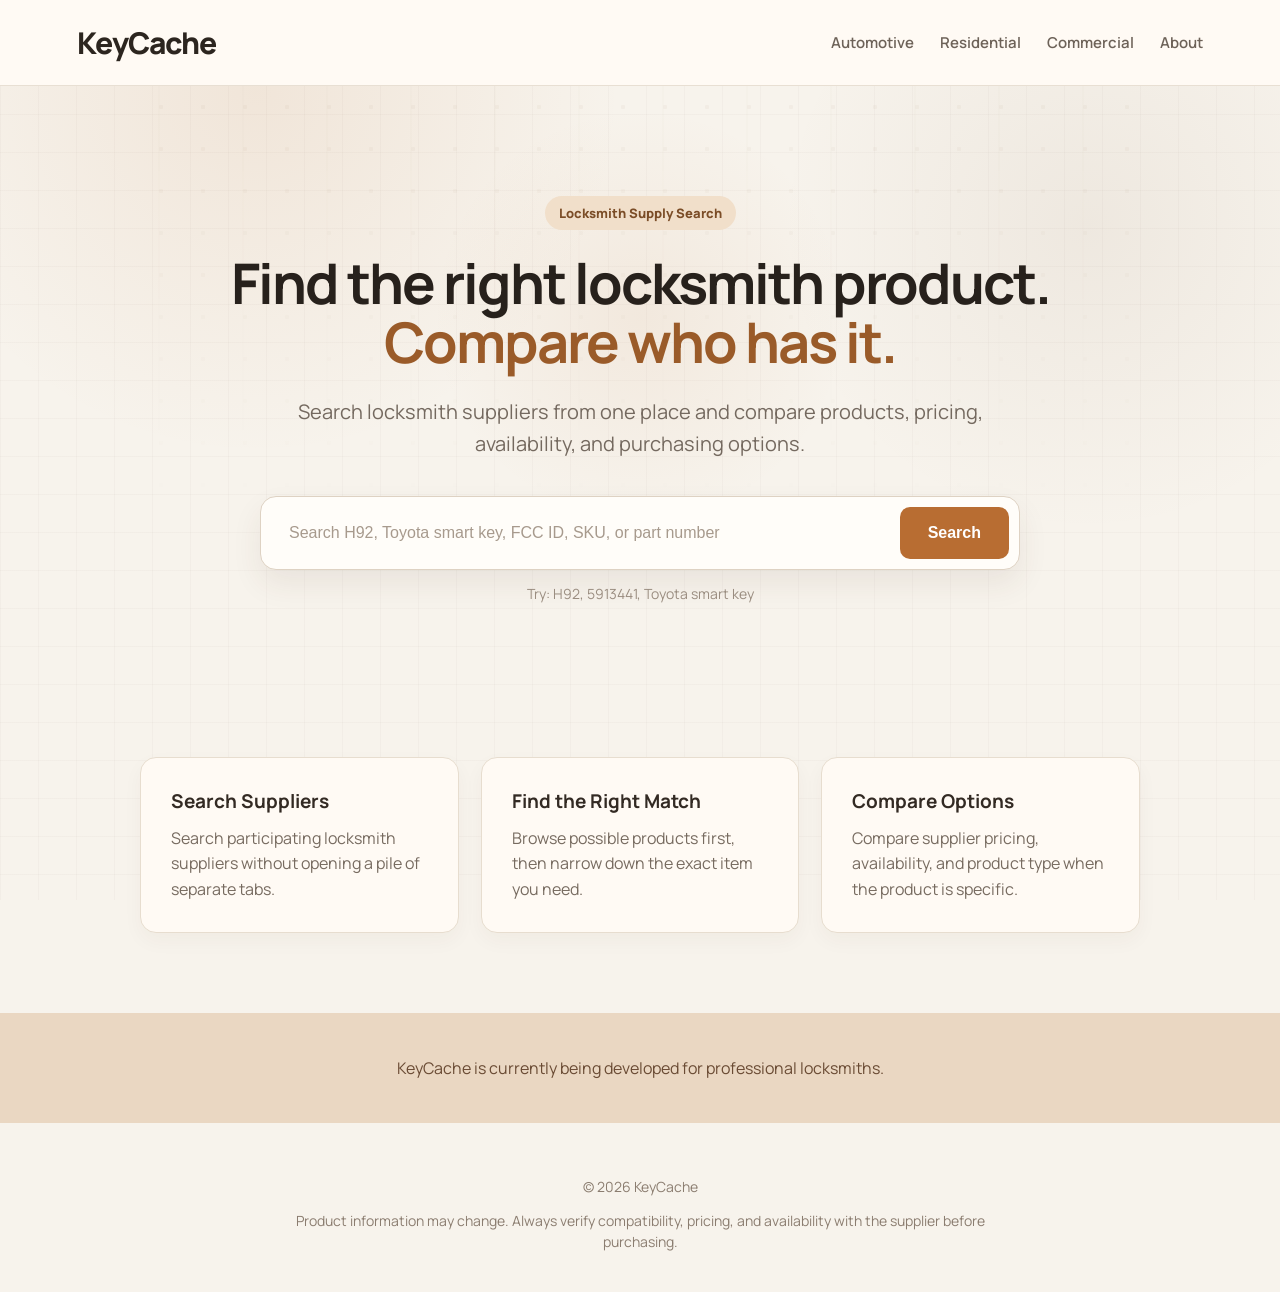
==== index.html @ f7a096c4 "Delete SKU information from index.html Removed SKU display from product details section." ====
<!DOCTYPE html>
<html lang="en">

<head>

  <meta charset="UTF-8">

  <meta
    name="viewport"
    content="width=device-width, initial-scale=1.0"
  >

  <title>
    KeyCache | Compare Locksmith Supplies
  </title>

  <link
    rel="stylesheet"
    href="style.css"
  >

</head>


<body>


  <!-- ===================================== -->
  <!-- HEADER -->
  <!-- ===================================== -->

  <header class="site-header">

    <div class="logo">
      KeyCache
    </div>

    <nav>

      <a href="#">
        Automotive
      </a>

      <a href="#">
        Residential
      </a>

      <a href="#">
        Commercial
      </a>

      <a href="#">
        About
      </a>

    </nav>

  </header>



  <main>


    <!-- ===================================== -->
    <!-- HERO -->
    <!-- ===================================== -->

    <section class="hero">

      <div class="badge">
        Locksmith Supply Search
      </div>


      <h1>

        Find the right locksmith product.

        <span>
          Compare who has it.
        </span>

      </h1>


      <p class="hero-text">

        Search locksmith suppliers from one
        place and compare products, pricing,
        availability, and purchasing options.

      </p>



      <div class="search-card">

        <input
          type="text"
          id="searchInput"
          placeholder="Search H92, Toyota smart key, FCC ID, SKU, or part number"
        >

        <button
          id="searchButton"
          type="button"
        >
          Search
        </button>

      </div>


      <p class="search-hint">

        Try:
        H92,
        5913441,
        Toyota smart key

      </p>

    </section>



    <!-- ===================================== -->
    <!-- RESULTS GET INSERTED HERE -->
    <!-- ===================================== -->



    <!-- ===================================== -->
    <!-- FEATURES -->
    <!-- ===================================== -->

    <section class="features">


      <div class="feature-card">

        <h3>
          Search Suppliers
        </h3>

        <p>

          Search participating locksmith
          suppliers without opening a pile
          of separate tabs.

        </p>

      </div>



      <div class="feature-card">

        <h3>
          Find the Right Match
        </h3>

        <p>

          Browse possible products first,
          then narrow down the exact item
          you need.

        </p>

      </div>



      <div class="feature-card">

        <h3>
          Compare Options
        </h3>

        <p>

          Compare supplier pricing,
          availability, and product type
          when the product is specific.

        </p>

      </div>


    </section>



    <!-- ===================================== -->
    <!-- DEVELOPMENT NOTICE -->
    <!-- ===================================== -->

    <section class="coming-soon">

      <p>

        KeyCache is currently being developed
        for professional locksmiths.

      </p>

    </section>


  </main>



  <!-- ===================================== -->
  <!-- FOOTER -->
  <!-- ===================================== -->

  <footer>

    <p>
      © 2026 KeyCache
    </p>

    <p class="affiliate-disclosure">

      Product information may change.
      Always verify compatibility, pricing,
      and availability with the supplier
      before purchasing.

    </p>

  </footer>



  <script>


    // =====================================================
    // ELEMENTS
    // =====================================================


    const searchButton =
      document.getElementById(
        "searchButton"
      );


    const searchInput =
      document.getElementById(
        "searchInput"
      );


    const resultsSection =
      document.createElement(
        "section"
      );


    resultsSection.id =
      "results";


    resultsSection.className =
      "results";


    document
      .querySelector(".hero")
      .after(
        resultsSection
      );



    // =====================================================
    // MAIN SEARCH
    // =====================================================


    async function performSearch() {


      const query =
        searchInput.value.trim();


      if (!query) {


        resultsSection.innerHTML = `

          <div class="no-results">

            <p>
              Enter a product, key,
              FCC ID, SKU, or part number.
            </p>

          </div>

        `;


        return;

      }



      searchButton.disabled =
        true;


      searchButton.textContent =
        "Searching...";


      resultsSection.innerHTML = `

        <div class="no-results">

          <h2>
            Searching KeyCache...
          </h2>

          <p>
            Checking live supplier results.
          </p>

        </div>

      `;



      try {


        // =================================
        // LIVE SUPPLIER SEARCH
        // =================================


        const liveResponse =
          await fetch(

            "/api/live-search?q=" +
            encodeURIComponent(
              query
            )

          );


        const liveResult =
          await liveResponse.json();



        if (
          liveResponse.ok &&
          Array.isArray(
            liveResult.products
          ) &&
          liveResult.products.length > 0
        ) {


          // -----------------------------
          // BROAD DISCOVERY SEARCH
          // -----------------------------


          if (
            liveResult.searchMode ===
            "discovery"
          ) {


            displayDiscoveryResults(

              liveResult.products,

              query,

              liveResult.suppliers || []

            );


            return;
          }



          // -----------------------------
          // EXACT / COMPARISON SEARCH
          // -----------------------------


          displayComparisonResults(

            liveResult.products,

            query,

            liveResult.suppliers || []

          );


          return;
        }



        // =================================
        // D1 FALLBACK
        // =================================


        const databaseResponse =
          await fetch(

            "/api/search?q=" +
            encodeURIComponent(
              query
            )

          );


        const databaseResult =
          await databaseResponse.json();



        if (!databaseResponse.ok) {


          throw new Error(

            databaseResult.error ||
            "Search failed."

          );
        }



        displayDatabaseResults(

          databaseResult.products ||
          [],

          query

        );


      } catch (error) {


        console.error(
          "SEARCH ERROR:",
          error
        );


        resultsSection.innerHTML = `

          <div class="no-results">

            <h2>
              Search error
            </h2>

            <p>

              KeyCache couldn't complete
              this search right now.

            </p>

          </div>

        `;


      } finally {


        searchButton.disabled =
          false;


        searchButton.textContent =
          "Search";


      }


    }



    // =====================================================
    // DISCOVERY RESULTS
    // =====================================================


    function displayDiscoveryResults(
      products,
      query,
      supplierStatuses
    ) {


      const sortedProducts =
        [...products]
          .sort(
            (a, b) => {


              const scoreA =
                typeof a.matchScore ===
                  "number"
                  ? a.matchScore
                  : 0;


              const scoreB =
                typeof b.matchScore ===
                  "number"
                  ? b.matchScore
                  : 0;


              if (
                scoreB !== scoreA
              ) {

                return (
                  scoreB -
                  scoreA
                );

              }


              const priceA =
                typeof a.price ===
                  "number"
                  ? a.price
                  : Infinity;


              const priceB =
                typeof b.price ===
                  "number"
                  ? b.price
                  : Infinity;


              return (
                priceA -
                priceB
              );


            }
          );



      const supplierNames =
        supplierStatuses
          .filter(
            supplier =>
              supplier.ok
          )
          .map(
            supplier =>
              supplier.supplier
          )
          .join(" • ");



      const cards =
        sortedProducts
          .map(
            product => {


              const price =
                typeof product.price ===
                  "number"

                  ? "$" +
                    product.price
                      .toFixed(2)

                  : "Price on supplier";


              const type =
                product.type ||
                "Product";


              const stock =
                product.stock ||
                "Check supplier";


              return `

                <article
                  class="product-result"
                >

${product.image
  ? `
    <div class="product-image-wrap">
      <img
        class="product-image"
        src="${escapeAttribute(product.image)}"
        alt="${escapeAttribute(product.title || "Product image")}"
        loading="lazy"
      >
    </div>
  `
  : ""
}

                  <div
                    class="product-header"
                  >


                    <div>


                      <span
                        class="result-label"
                      >
                        POSSIBLE MATCH
                      </span>


                      <h2>

                        ${escapeHtml(
                          product.title ||
                          "Untitled Product"
                        )}

                      </h2>


                      <p>

                        ${escapeHtml(
                          product.supplier ||
                          "Supplier"
                        )}

                      </p>


                    </div>


                  </div>



                  <div
                    class="product-meta"
                  >


                    <span>

                      <strong>
                        Type:
                      </strong>

                      ${escapeHtml(
                        type
                      )}

                    </span>


                    <span>

                      <strong>
                        Price:
                      </strong>

                      ${escapeHtml(
                        price
                      )}

                    </span>


                    <span>

                      <strong>
                        Stock:
                      </strong>

                      ${escapeHtml(
                        stock
                      )}

                    </span>


                    ${
                      product.sku
                        ? `

                          <span>

                            <strong>
                              SKU:
                            </strong>

                            ${escapeHtml(
                              product.sku
                            )}

                          </span>

                        `
                        : ""
                    }


                  </div>



                  <div
                    class="supplier-table"
                  >


                    <div
                      class="supplier-row"
                    >


                      <div
                        class="supplier-info"
                      >

                        <strong>

                          ${escapeHtml(
                            product.supplier ||
                            "Supplier"
                          )}

                        </strong>

                        <span>

                          ${escapeHtml(
                            type
                          )}

                        </span>

                      </div>



                      <div
                        class="supplier-price"
                      >

                        ${escapeHtml(
                          price
                        )}

                      </div>



                      <div
                        class="supplier-stock"
                      >

                        ${escapeHtml(
                          stock
                        )}

                      </div>



                      <div
                        class="supplier-shipping"
                      >

                        Match score:
                        ${
                          typeof product.matchScore ===
                            "number"
                            ? product.matchScore
                            : "—"
                        }

                      </div>



                     <button
  class="supplier-button"
  type="button"
  onclick="compareSelectedProduct(
    '${escapeJs(product.title || "")}'
  )"
>
  Compare This Product
</button>


                    </div>


                  </div>


                </article>

              `;


            }
          )
          .join("");



      resultsSection.innerHTML = `

        <div
          class="product-result"
          style="margin-bottom: 22px;"
        >


          <div
            class="product-header"
          >


            <div>


              <span
                class="result-label"
              >
                DISCOVERY SEARCH
              </span>


              <h2>

                Possible matches for
                "${escapeHtml(
                  query
                )}"

              </h2>


              <p>

                These results may represent
                different products.

                Choose the application or
                identifier that matches
                what you need.

              </p>


              ${
                supplierNames
                  ? `

                    <p>

                      Searching:
                      ${escapeHtml(
                        supplierNames
                      )}

                    </p>

                  `
                  : ""
              }


            </div>


          </div>


        </div>


        ${cards}

      `;


    }



    // =====================================================
    // EXACT PRODUCT COMPARISON
    // =====================================================


    function displayComparisonResults(
      products,
      query,
      supplierStatuses
    ) {


      const sortedProducts =
        [...products]
          .sort(
            (a, b) => {


              const scoreA =
                typeof a.matchScore ===
                  "number"
                  ? a.matchScore
                  : 0;


              const scoreB =
                typeof b.matchScore ===
                  "number"
                  ? b.matchScore
                  : 0;


              if (
                scoreB !== scoreA
              ) {

                return (
                  scoreB -
                  scoreA
                );

              }


              const priceA =
                typeof a.price ===
                  "number"
                  ? a.price
                  : Infinity;


              const priceB =
                typeof b.price ===
                  "number"
                  ? b.price
                  : Infinity;


              return (
                priceA -
                priceB
              );


            }
          );



      function getCategory(
        product
      ) {


        const combined =
          (
            (
              product.type ||
              ""
            ) +
            " " +
            (
              product.title ||
              ""
            )
          )
            .toLowerCase();



        if (
          combined.includes(
            "aftermarket"
          )
        ) {

          return "aftermarket";

        }



        if (
          combined.includes(
            "refurb"
          )
        ) {

          return "refurbished";

        }



        if (
          combined.includes(
            "oem"
          ) ||
          combined.includes(
            "strattec"
          )
        ) {

          return "oem";

        }



        return "other";

      }



      const oemPrices =
        sortedProducts
          .filter(
            product =>
              getCategory(
                product
              ) === "oem" &&
              typeof product.price ===
                "number"
          )
          .map(
            product =>
              product.price
          );


      const lowestOemPrice =
        oemPrices.length
          ? Math.min(
              ...oemPrices
            )
          : null;



      const aftermarketPrices =
        sortedProducts
          .filter(
            product =>
              getCategory(
                product
              ) ===
                "aftermarket" &&
              typeof product.price ===
                "number"
          )
          .map(
            product =>
              product.price
          );


      const lowestAftermarketPrice =
        aftermarketPrices.length
          ? Math.min(
              ...aftermarketPrices
            )
          : null;



      const supplierRows =
        sortedProducts
          .map(
            product => {


              const category =
                getCategory(
                  product
                );


              const priceDisplay =
                typeof product.price ===
                  "number"

                  ? "$" +
                    product.price
                      .toFixed(2)

                  : "Check price";



              let priceBadge =
                "";



              if (
                category ===
                  "oem" &&
                lowestOemPrice !==
                  null &&
                product.price ===
                  lowestOemPrice
              ) {


                priceBadge = `

                  <span
                    class="best-price"
                  >
                    Lowest OEM
                  </span>

                `;

              }



              if (
                category ===
                  "aftermarket" &&
                lowestAftermarketPrice !==
                  null &&
                product.price ===
                  lowestAftermarketPrice
              ) {


                priceBadge = `

                  <span
                    class="best-price"
                  >
                    Lowest aftermarket
                  </span>

                `;

              }



              return `

                <div
                  class="supplier-row"
                >


                  <div
                    class="supplier-info"
                  >

${product.image
  ? `
    <img
      class="supplier-product-image"
      src="${escapeAttribute(product.image)}"
      alt="${escapeAttribute(product.title || "Product image")}"
      loading="lazy"
    >
  `
  : ""
}

                    <strong>

                      ${escapeHtml(
                        product.supplier ||
                        "Supplier"
                      )}

                    </strong>


                    <span>

                      ${escapeHtml(
                        product.title ||
                        product.type ||
                        "Product"
                      )}

                    </span>


                  </div>



                  <div
                    class="supplier-price"
                  >

                    ${priceDisplay}

                    ${priceBadge}

                  </div>



                  <div
                    class="supplier-stock"
                  >

                    ${escapeHtml(
                      product.stock ||
                      "Check supplier"
                    )}

                  </div>



               <div
  class="supplier-shipping"
>

  <span>
    ${escapeHtml(
      product.type ||
      "Type unknown"
    )}
  </span>

  ${
    product.confidence?.label
      ? `
        <span
          class="match-confidence match-confidence-${escapeAttribute(
            product.confidence.level ||
            "unknown"
          )}"
        >
          ${escapeHtml(
            product.confidence.label
          )}
        </span>
      `
      : ""
  }

  ${
    product.sku
      ? `
        <small>

          SKU:
          ${escapeHtml(
            product.sku
          )}

        </small>
      `
      : ""
  }

</div>

                  <a

                    class="supplier-button"

                    href="${escapeAttribute(
                      product.url ||
                      "#"
                    )}"

                    target="_blank"

                    rel="noopener noreferrer"

                  >

                    View Supplier

                  </a>


                </div>

              `;


            }
          )
          .join("");



      const suppliersChecked =
        supplierStatuses
          .filter(
            supplier =>
              supplier.ok
          )
          .map(
            supplier =>
              supplier.supplier
          )
          .join(" • ");



      resultsSection.innerHTML = `

        <article
          class="product-result"
        >


          <div
            class="product-header"
          >


            <div>


              <span
                class="result-label"
              >
                PRODUCT COMPARISON
              </span>


              <h2>

                Results for
                "${escapeHtml(
                  query
                )}"

              </h2>


              <p>

                ${sortedProducts.length}
matching product${
  sortedProducts.length ===
    1
    ? ""
    : "s"
}

                ${
                  suppliersChecked
                    ? " • " +
                      escapeHtml(
                        suppliersChecked
                      )
                    : ""
                }

              </p>


            </div>


          </div>



          <div
            class="supplier-table"
          >

            ${supplierRows}

          </div>


        </article>

      `;


    }



    // =====================================================
    // DATABASE FALLBACK
    // =====================================================


    function displayDatabaseResults(
      products,
      query
    ) {


      if (
        !Array.isArray(
          products
        ) ||
        products.length ===
          0
      ) {


        resultsSection.innerHTML = `

          <div
            class="no-results"
          >

            <h2>
              No results found
            </h2>

            <p>

              KeyCache couldn't find
              a match for
              "${escapeHtml(
                query
              )}".

            </p>

          </div>

        `;


        return;

      }



      resultsSection.innerHTML =

        products
          .map(
            product => {


              const suppliers =
                [
                  ...(
                    product.suppliers ||
                    []
                  )
                ]
                  .sort(
                    (a, b) => {


                      const priceA =
                        typeof a.price ===
                          "number"
                          ? a.price
                          : Infinity;


                      const priceB =
                        typeof b.price ===
                          "number"
                          ? b.price
                          : Infinity;


                      return (
                        priceA -
                        priceB
                      );


                    }
                  );



              const supplierRows =
                suppliers
                  .map(
                    supplier => `

                      <div
                        class="supplier-row"
                      >


                        <div
                          class="supplier-info"
                        >

                          <strong>

                            ${escapeHtml(
                              supplier.name ||
                              "Supplier"
                            )}

                          </strong>


                          <span>

                            ${escapeHtml(
                              supplier.type ||
                              "Type unknown"
                            )}

                          </span>

                        </div>



                        <div
                          class="supplier-price"
                        >

                          ${
                            typeof supplier.price ===
                              "number"

                              ? "$" +
                                supplier.price
                                  .toFixed(2)

                              : "Check price"
                          }

                        </div>



                        <div
                          class="supplier-stock"
                        >

                          ${escapeHtml(
                            supplier.stock ||
                            "Check stock"
                          )}

                        </div>



                        <div
                          class="supplier-shipping"
                        >

                          ${escapeHtml(
                            supplier.shipping ||
                            "Check supplier"
                          )}

                        </div>



                        <a

                          class="supplier-button"

                          href="${escapeAttribute(
                            supplier.url ||
                            "#"
                          )}"

                          target="_blank"

                          rel="noopener noreferrer"

                        >

                          View Supplier

                        </a>


                      </div>

                    `
                  )
                  .join("");



              return `

                <article
                  class="product-result"
                >


                  <div
                    class="product-header"
                  >


                    <div>


                      <span
                        class="result-label"
                      >
                        KEYCACHE DATABASE
                      </span>


                      <h2>

                        ${escapeHtml(
                          product.title ||
                          "Untitled Product"
                        )}

                      </h2>


                      <p>

                        ${escapeHtml(
                          product.vehicle ||
                          ""
                        )}

                        ${
                          product.years
                            ? " • " +
                              escapeHtml(
                                product.years
                              )
                            : ""
                        }

                      </p>


                    </div>


                  </div>



                  <div
                    class="product-meta"
                  >


                    ${
                      product.fccId
                        ? `

                          <span>

                            <strong>
                              FCC ID:
                            </strong>

                            ${escapeHtml(
                              product.fccId
                            )}

                          </span>

                        `
                        : ""
                    }


                    ${
                      product.oemPart
                        ? `

                          <span>

                            <strong>
                              OEM / Part:
                            </strong>

                            ${escapeHtml(
                              product.oemPart
                            )}

                          </span>

                        `
                        : ""
                    }


                    ${
                      product.chipId
                        ? `

                          <span>

                            <strong>
                              Chip:
                            </strong>

                            ${escapeHtml(
                              product.chipId
                            )}

                          </span>

                        `
                        : ""
                    }


                  </div>



                  <div
                    class="supplier-table"
                  >

                    ${supplierRows}

                  </div>


                </article>

              `;


            }
          )
          .join("");


    }



    // =====================================================
    // SEARCH EVENTS
    // =====================================================


    searchButton.addEventListener(
      "click",
      performSearch
    );


    searchInput.addEventListener(
      "keydown",

      function(event) {


        if (
          event.key ===
          "Enter"
        ) {


          performSearch();


        }


      }
    );



    // =====================================================
    // HTML SAFETY HELPERS
    // =====================================================

    async function compareSelectedProduct(
  productTitle
) {

  const query =
    String(
      productTitle || ""
    ).trim();


  if (!query) {
    return;
  }


  searchInput.value =
    query;


  searchButton.disabled =
    true;


  searchButton.textContent =
    "Comparing...";


  resultsSection.innerHTML = `

    <div class="no-results">

      <h2>
        Comparing suppliers...
      </h2>

      <p>
        KeyCache is looking for
        equivalent listings.
      </p>

    </div>

  `;


  try {

    const response =
      await fetch(

        "/api/live-search?q=" +
        encodeURIComponent(
          query
        ) +
        "&mode=comparison"

      );


    const result =
      await response.json();


    if (
      !response.ok ||
      !Array.isArray(
        result.products
      )
    ) {

      throw new Error(
        result.error ||
        "Comparison failed."
      );
    }


    displayComparisonResults(
      result.products,
      query,
      result.suppliers || []
    );


  } catch (error) {

    console.error(
      "COMPARISON ERROR:",
      error
    );


    resultsSection.innerHTML = `

      <div class="no-results">

        <h2>
          Comparison unavailable
        </h2>

        <p>
          KeyCache couldn't compare
          this product right now.
        </p>

      </div>

    `;

  } finally {

    searchButton.disabled =
      false;


    searchButton.textContent =
      "Search";

  }
}

    function escapeJs(
  value
) {
  return String(
    value ?? ""
  )
    .replace(
      /\\/g,
      "\\\\"
    )
    .replace(
      /'/g,
      "\\'"
    )
    .replace(
      /\r/g,
      "\\r"
    )
    .replace(
      /\n/g,
      "\\n"
    );
}

    function escapeHtml(
      value
    ) {


      return String(
        value ?? ""
      )

        .replace(
          /&/g,
          "&amp;"
        )

        .replace(
          /</g,
          "&lt;"
        )

        .replace(
          />/g,
          "&gt;"
        )

        .replace(
          /"/g,
          "&quot;"
        )

        .replace(
          /'/g,
          "&#039;"
        );


    }



    function escapeAttribute(
      value
    ) {


      return String(
        value ?? ""
      )

        .replace(
          /&/g,
          "&amp;"
        )

        .replace(
          /"/g,
          "&quot;"
        )

        .replace(
          /</g,
          "&lt;"
        )

        .replace(
          />/g,
          "&gt;"
        );


    }


  </script>


</body>

</html>
---- style.css ----
@import url('https://fonts.googleapis.com/css2?family=Manrope:wght@400;500;600;700;800&display=swap');

* {
  box-sizing: border-box;
}

body {
  margin: 0;
  font-family: "Manrope", Arial, sans-serif;
  color: #25211d;

  background:
    radial-gradient(
      circle at 20% 10%,
      rgba(184, 109, 50, 0.10),
      transparent 28%
    ),
    radial-gradient(
      circle at 85% 25%,
      rgba(122, 88, 58, 0.07),
      transparent 24%
    ),
    linear-gradient(
      rgba(120, 95, 70, 0.035) 1px,
      transparent 1px
    ),
    linear-gradient(
      90deg,
      rgba(120, 95, 70, 0.035) 1px,
      transparent 1px
    ),
    #f7f3ec;

  background-size:
    auto,
    auto,
    38px 38px,
    38px 38px,
    auto;

  background-attachment: fixed;
}

/* HEADER */

.site-header {
  width: 100%;
  display: flex;
  justify-content: space-between;
  align-items: center;
  padding: 22px 6%;
  background: #fffaf4;
  border-bottom: 1px solid #e8dfd3;
}

.logo {
  font-size: 30px;
  font-weight: 800;
  letter-spacing: -1px;
  color: #2c251f;
}

nav {
  display: flex;
  gap: 26px;
}

nav a {
  text-decoration: none;
  color: #6d6258;
  font-size: 15px;
  font-weight: 600;
}

nav a:hover {
  color: #b66a2c;
}


/* HERO */

.hero {
  max-width: 1000px;
  margin: 0 auto;
  padding: 110px 25px 70px;
  text-align: center;
  position: relative;
  isolation: isolate;
}

.hero::before {
  content: "";
  position: absolute;
  width: 420px;
  height: 420px;
  top: 20px;
  left: 50%;
  transform: translateX(-50%);
  border-radius: 50%;
  background: radial-gradient(
    circle,
    rgba(184, 109, 50, 0.08),
    transparent 70%
  );
  z-index: -2;
}

.hero::after {
  content: "";
  position: absolute;
  inset: 0;
  pointer-events: none;
  opacity: 0.11;

  background-image:
    radial-gradient(
      circle,
      rgba(120, 82, 45, 0.55) 2px,
      transparent 2.5px
    ),
    linear-gradient(
      90deg,
      transparent 0 18px,
      rgba(120, 82, 45, 0.18) 18px 20px,
      transparent 20px 42px
    );

  background-size:
    42px 42px,
    84px 42px;

  mask-image: linear-gradient(
    to bottom,
    rgba(0, 0, 0, 0.7),
    transparent 78%
  );

  -webkit-mask-image: linear-gradient(
    to bottom,
    rgba(0, 0, 0, 0.7),
    transparent 78%
  );

  z-index: -1;
}

.badge {
  display: inline-block;
  padding: 8px 14px;
  border-radius: 100px;
  background: #f1dfca;
  color: #7b4d27;
  font-size: 13px;
  font-weight: 800;
  margin-bottom: 24px;
}

.hero h1 {
  font-size: 56px;
  line-height: 1.05;
  margin: 0;
  letter-spacing: -2px;
  color: #27211c;
}

.hero h1 span {
  display: block;
  color: #9a5b29;
}

.hero-text {
  max-width: 700px;
  margin: 24px auto 36px;
  font-size: 20px;
  line-height: 1.6;
  color: #74695f;
}
/* SEARCH */

.search-card {
  max-width: 760px;
  margin: 0 auto;
  padding: 10px;
  display: flex;
  gap: 10px;
  background: #fffdf9;
  border: 1px solid #ded2c3;
  border-radius: 16px;
  box-shadow: 0 14px 30px rgba(75, 53, 33, 0.08);
}

.search-card input {
  flex: 1;
  min-width: 0;
  padding: 17px 18px;
  font-size: 16px;
  border: none;
  outline: none;
  background: transparent;
  color: #2d2824;
}

.search-card input::placeholder {
  color: #a79a8d;
}

.search-card button {
  padding: 16px 28px;
  border: none;
  border-radius: 10px;
  background: #b86d32;
  color: white;
  font-size: 16px;
  font-weight: 800;
  cursor: pointer;
}

.search-card button:hover {
  background: #9f5b28;
}

.search-hint {
  margin-top: 14px;
  color: #9a8d80;
  font-size: 14px;
}


/* FEATURES */

.features {
  max-width: 1050px;
  margin: 20px auto 80px;
  padding: 0 25px;
  display: grid;
  grid-template-columns: repeat(3, 1fr);
  gap: 22px;
}

.feature-card {
  background: #fffaf4;
  padding: 30px;
  border: 1px solid #e7ddcf;
  border-radius: 16px;
  box-shadow: 0 8px 20px rgba(75, 53, 33, 0.04);
}

.feature-card h3 {
  margin-top: 0;
  margin-bottom: 12px;
  font-size: 19px;
  color: #332a23;
}

.feature-card p {
  margin: 0;
  color: #776b60;
  line-height: 1.6;
}


/* COMING SOON */

.coming-soon {
  text-align: center;
  padding: 28px;
  background: #ead7c2;
  color: #6a4b34;
}


/* FOOTER */

footer {
  text-align: center;
  padding: 40px 25px;
  color: #8b7d70;
  font-size: 14px;
}

.affiliate-disclosure {
  max-width: 700px;
  margin: 12px auto 0;
  line-height: 1.5;
}


/* SEARCH RESULTS */

.results {
  max-width: 1050px;
  margin: 0 auto 70px;
  padding: 0 25px;
}

.product-result {
  background: #fffaf4;
  border: 1px solid #e7ddcf;
  border-radius: 16px;
  padding: 28px;
  margin-bottom: 25px;
  box-shadow: 0 8px 20px rgba(75, 53, 33, 0.04);
}

.product-header h2 {
  margin: 7px 0 5px;
  font-size: 28px;
  color: #302821;
}

.product-header p {
  margin: 0;
  color: #76695e;
}

.result-label {
  font-size: 12px;
  font-weight: 800;
  color: #a45f2d;
}

.product-meta {
  display: flex;
  gap: 25px;
  flex-wrap: wrap;
  margin: 22px 0;
  color: #655a51;
}

.supplier-table {
  border-top: 1px solid #e4d9cb;
}

.supplier-row {
  display: grid;
  grid-template-columns: 1.4fr 1fr 1fr 1fr auto;
  gap: 18px;
  align-items: center;
  padding: 18px 0;
  border-bottom: 1px solid #e4d9cb;
}

.supplier-info {
  display: flex;
  flex-direction: column;
  gap: 5px;
}

.supplier-info span {
  color: #76695e;
  font-size: 14px;
}

.supplier-price {
  font-size: 20px;
  font-weight: 800;
  color: #2c251f;
}

.best-price {
  display: block;
  margin-top: 4px;
  font-size: 11px;
  color: #a45f2d;
  font-weight: 700;
}

.supplier-stock,
.supplier-shipping {
  color: #74695f;
  font-size: 14px;
}

.supplier-button {
  display: inline-block;
  text-decoration: none;
  background: #b86d32;
  color: white;
  padding: 11px 16px;
  border-radius: 8px;
  font-weight: 700;
  font-size: 14px;
}

.supplier-button:hover {
  background: #9f5b28;
}

.no-results {
  text-align: center;
  background: #fffaf4;
  border: 1px solid #e7ddcf;
  border-radius: 14px;
  padding: 35px;
}


/* MOBILE */

@media (max-width: 800px) {
  .supplier-row {
    grid-template-columns: 1fr;
  }

  .supplier-button {
    text-align: center;
  }
}

@media (max-width: 700px) {
  .site-header {
    flex-direction: column;
    gap: 18px;
  }

  nav {
    gap: 14px;
    flex-wrap: wrap;
    justify-content: center;
  }

  .hero {
    padding-top: 70px;
  }

  .hero h1 {
    font-size: 40px;
  }

  .hero-text {
    font-size: 17px;
  }

  .search-card {
    flex-direction: column;
  }

  .search-card button {
    width: 100%;
  }

  .features {
    grid-template-columns: 1fr;
  }
}

/* ADMIN PAGE */

.admin-page {
  min-height: 100vh;
  padding: 70px 20px;
}

.admin-card {
  max-width: 760px;
  margin: 0 auto;
  padding: 40px;
  background: #fffaf4;
  border: 1px solid #e7ddcf;
  border-radius: 18px;
  box-shadow: 0 14px 35px rgba(75, 53, 33, 0.08);
}

.admin-card h1 {
  margin-top: 0;
  font-size: 34px;
}

.admin-card h2 {
  margin-top: 35px;
  margin-bottom: 18px;
  color: #9a5b29;
}

.admin-card label {
  display: block;
  margin-bottom: 18px;
  font-weight: 700;
  color: #4f463e;
}

.admin-card input {
  width: 100%;
  margin-top: 7px;
  padding: 13px 14px;
  border: 1px solid #d8cbbb;
  border-radius: 9px;
  background: #fffdf9;
  font-family: "Manrope", Arial, sans-serif;
  font-size: 15px;
}

.admin-card input:focus {
  outline: 2px solid rgba(184, 109, 50, 0.25);
  border-color: #b86d32;
}

.checkbox-row {
  display: flex !important;
  align-items: center;
  gap: 10px;
}

.checkbox-row input {
  width: auto;
  margin: 0;
}

.admin-card button {
  width: 100%;
  margin-top: 20px;
  padding: 15px;
  border: none;
  border-radius: 10px;
  background: #b86d32;
  color: white;
  font-family: "Manrope", Arial, sans-serif;
  font-size: 16px;
  font-weight: 800;
  cursor: pointer;
}

.admin-card button:hover {
  background: #9f5b28;
}

/* PRODUCT IMPORTER */

.admin-intro {
  color: #776b60;
  line-height: 1.6;
  margin-bottom: 30px;
}

.import-box {
  padding: 25px;
  background: #f7f0e7;
  border: 1px solid #e4d5c4;
  border-radius: 14px;
}

.optional {
  font-weight: 500;
  color: #998b7e;
  font-size: 13px;
}

#importButton {
  width: 100%;
  margin-top: 10px;
}

#importMessage,
#saveMessage {
  margin-top: 16px;
  font-weight: 700;
  color: #7b4d27;
}

.review-section {
  margin-top: 40px;
  padding-top: 30px;
  border-top: 1px solid #e5d8ca;
}

.review-note {
  color: #7d7166;
  margin-bottom: 25px;
}

.form-grid {
  display: grid;
  grid-template-columns: 1fr 1fr;
  gap: 18px;
}

.form-grid label {
  margin-bottom: 0;
}

.full-width {
  grid-column: 1 / -1;
}

.source-links {
  margin-top: 30px;
  padding: 18px;
  background: #f7f0e7;
  border-radius: 10px;
  font-size: 13px;
  color: #665b52;
  overflow-wrap: anywhere;
}

.save-button {
  margin-top: 25px !important;
}

@media (max-width: 700px) {
  .form-grid {
    grid-template-columns: 1fr;
  }

  .full-width {
    grid-column: auto;
  }
}
#message {
  margin-top: 20px;
  font-weight: 700;
}

/* ADMIN PRODUCT LIST */

.existing-products {
  margin-top: 50px;
  padding-top: 35px;
  border-top: 1px solid #e5d8ca;
}

.existing-products-header {
  display: flex;
  justify-content: space-between;
  align-items: center;
  gap: 15px;
  margin-bottom: 20px;
}

.secondary-button {
  width: auto !important;
  margin: 0 !important;
  padding: 10px 16px !important;
  background: #ede3d8 !important;
  color: #5f5146 !important;
}

.admin-product-card {
  display: flex;
  justify-content: space-between;
  align-items: center;
  gap: 20px;

  padding: 18px;

  background: #fffdf9;
  border: 1px solid #e4d7c8;
  border-radius: 12px;

  margin-bottom: 12px;
}

.admin-product-info {
  display: flex;
  flex-direction: column;
  gap: 4px;
}

.admin-product-info span {
  color: #7c7065;
  font-size: 14px;
}

.admin-product-actions {
  display: flex;
  gap: 8px;
}

.admin-product-actions button {
  width: auto;
  margin: 0;
  padding: 9px 14px;
}

.edit-product {
  background: #8b673e !important;
}

.delete-product {
  background: #9b4337 !important;
}

@media (max-width: 700px) {
  .admin-product-card {
    align-items: flex-start;
    flex-direction: column;
  }
}

.product-image-wrap {
  display: flex;
  justify-content: center;
  margin-bottom: 18px;
}

.product-image {
  width: 160px;
  height: 160px;
  object-fit: contain;
  border-radius: 12px;
}

.supplier-product-image {
  width: 80px;
  height: 80px;
  object-fit: contain;
  border-radius: 10px;
  margin-bottom: 8px;
}

.match-confidence {
  display: inline-block;
  margin-top: 7px;
  padding: 5px 9px;
  border-radius: 999px;
  font-size: 0.76rem;
  font-weight: 700;
  line-height: 1.2;
}

.match-confidence-exact {
  background: rgba(46, 125, 50, 0.12);
  border: 1px solid rgba(46, 125, 50, 0.28);
}

.match-confidence-strong {
  background: rgba(36, 101, 160, 0.10);
  border: 1px solid rgba(36, 101, 160, 0.25);
}

.match-confidence-possible {
  background: rgba(191, 113, 47, 0.10);
  border: 1px solid rgba(191, 113, 47, 0.28);
}

.match-confidence-weak {
  opacity: 0.72;
  border: 1px solid rgba(0, 0, 0, 0.12);
}

.supplier-shipping {
  display: flex;
  flex-direction: column;
  align-items: flex-start;
  gap: 4px;
}
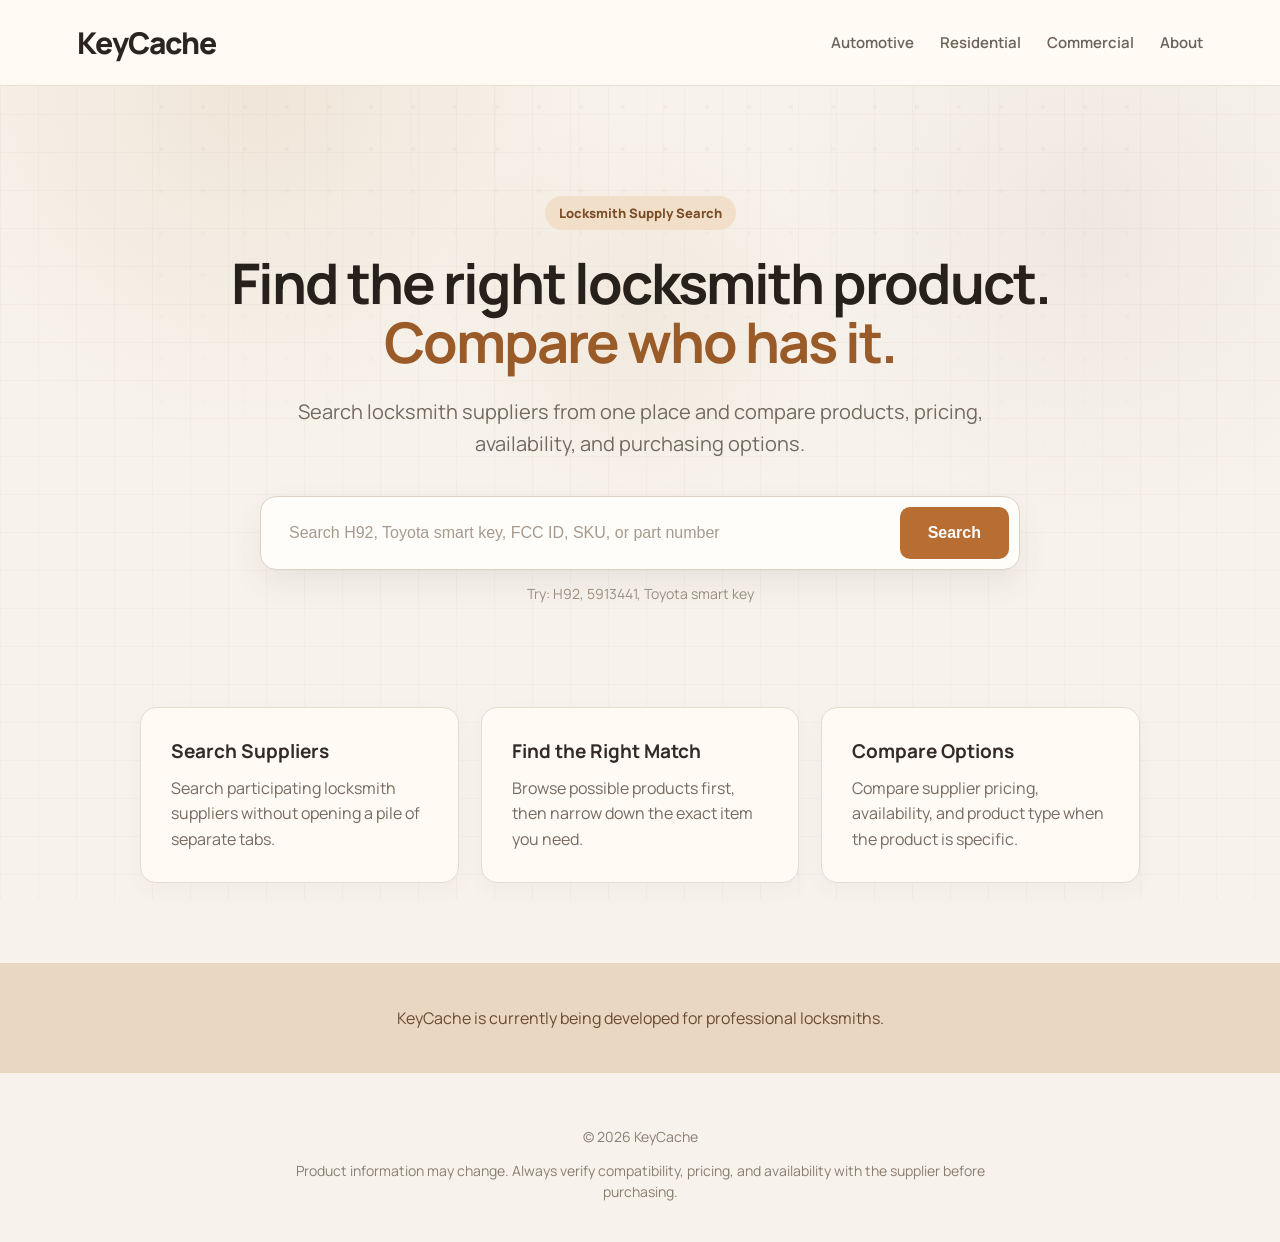
==== commit c2591d2a: "Refactor if statement for score comparison" ====
--- a/index.html
+++ b/index.html
@@ -702,6 +702,23 @@
 
                     </span>
 
+                    ${
+  product.confidence?.label
+    ? `
+      <span
+        class="match-confidence match-confidence-${escapeAttribute(
+          product.confidence.level ||
+          "unknown"
+        )}"
+      >
+        ${escapeHtml(
+          product.confidence.label
+        )}
+      </span>
+    `
+    : ""
+}
+
 
                     <span>
 
@@ -942,7 +959,202 @@
     // EXACT PRODUCT COMPARISON
     // =====================================================
 
-
+function getProductFamilyKey(
+  product
+) {
+  const title =
+    String(
+      product?.title || ""
+    ).toLowerCase();
+
+
+  // =====================================
+  // FCC FAMILY
+  // =====================================
+
+  const fccMatch =
+    title.match(
+      /\b(?:hyq|kr5|m3n)[a-z0-9]{2,15}(?:-[a-z0-9]{2,10})?\b/i
+    );
+
+
+  if (fccMatch) {
+
+    const fccFamily =
+      fccMatch[0]
+        .split("-")[0]
+        .toUpperCase();
+
+
+    return (
+      "FCC:" +
+      fccFamily
+    );
+  }
+
+
+  // =====================================
+  // H-SERIES / COMMON KEY FAMILY
+  // =====================================
+
+  const keyFamilyMatch =
+    title.match(
+      /\bH\d{2,3}\b/i
+    );
+
+
+  if (keyFamilyMatch) {
+
+    return (
+      "KEY:" +
+      keyFamilyMatch[0]
+        .toUpperCase()
+    );
+  }
+
+
+  // =====================================
+  // FALLBACK
+  // =====================================
+
+  return (
+    "TITLE:" +
+    title
+      .replace(
+        /\b(oem|aftermarket|refurbished|new)\b/gi,
+        " "
+      )
+      .replace(
+        /[^a-z0-9]+/gi,
+        " "
+      )
+      .replace(
+        /\s+/g,
+        " "
+      )
+      .trim()
+  );
+}
+
+    function groupComparisonProducts(
+  products
+) {
+  const groups =
+    new Map();
+
+
+  for (
+    const product
+    of products
+  ) {
+
+    const familyKey =
+      getProductFamilyKey(
+        product
+      );
+
+
+    if (
+      !groups.has(
+        familyKey
+      )
+    ) {
+
+      groups.set(
+        familyKey,
+        {
+          familyKey,
+          products: []
+        }
+      );
+    }
+
+
+    groups
+      .get(familyKey)
+      .products
+      .push(product);
+  }
+
+
+  const grouped =
+    Array.from(
+      groups.values()
+    );
+
+
+  // Lowest available price
+  // inside each family.
+
+  for (
+    const group
+    of grouped
+  ) {
+
+    const prices =
+      group.products
+        .map(
+          product =>
+            product.price
+        )
+        .filter(
+          price =>
+            typeof price ===
+            "number"
+        );
+
+
+    group.lowestPrice =
+      prices.length
+        ? Math.min(
+            ...prices
+          )
+        : null;
+
+
+    // Strongest matching product
+    // becomes the representative.
+
+    group.products.sort(
+      (a, b) =>
+        (
+          Number(
+            b.matchScore
+          ) || 0
+        ) -
+        (
+          Number(
+            a.matchScore
+          ) || 0
+        )
+    );
+
+
+    group.primary =
+      group.products[0];
+  }
+
+
+  // Strongest families first.
+
+  grouped.sort(
+    (a, b) =>
+      (
+        Number(
+          b.primary?.matchScore
+        ) || 0
+      ) -
+      (
+        Number(
+          a.primary?.matchScore
+        ) || 0
+      )
+  );
+
+
+  return grouped;
+}
+    
     function displayComparisonResults(
       products,
       query,
@@ -970,17 +1182,21 @@
                   : 0;
 
 
-              if (
-                scoreB !== scoreA
-              ) {
-
-                return (
-                  scoreB -
-                  scoreA
-                );
-
-              }
-
+           if (
+  scoreB !== scoreA
+) {
+
+  return (
+    scoreB -
+    scoreA
+  );
+
+}
+);
+      const productGroups =
+  groupComparisonProducts(
+    sortedProducts
+  );
 
               const priceA =
                 typeof a.price ===
@@ -1124,229 +1340,548 @@
 
 
 
-      const supplierRows =
-        sortedProducts
-          .map(
-            product => {
-
-
-              const category =
-                getCategory(
-                  product
+      const supplierNames =
+  [
+    ...new Set(
+      sortedProducts
+        .map(
+          product =>
+            product.supplier
+        )
+        .filter(Boolean)
+    )
+  ];
+
+
+const matrixRows = [];
+
+
+for (
+  const group
+  of productGroups
+) {
+
+  // =====================================
+  // SPLIT FAMILY INTO PRODUCT VARIANTS
+  //
+  // For now:
+  // OEM / Aftermarket / Refurbished / Other
+  // become separate comparison rows.
+  // =====================================
+
+  const variants =
+    new Map();
+
+
+  for (
+    const product
+    of group.products
+  ) {
+
+    const category =
+      getCategory(
+        product
+      );
+
+
+    const variantKey =
+      category ||
+      "other";
+
+
+    if (
+      !variants.has(
+        variantKey
+      )
+    ) {
+
+      variants.set(
+        variantKey,
+        []
+      );
+    }
+
+
+    variants
+      .get(
+        variantKey
+      )
+      .push(
+        product
+      );
+  }
+
+
+  for (
+    const [
+      variantKey,
+      variantProducts
+    ]
+    of variants
+  ) {
+
+    // =====================================
+    // FRIENDLY VARIANT NAME
+    // =====================================
+
+    let variantLabel =
+      "Other";
+
+
+    if (
+      variantKey ===
+      "oem"
+    ) {
+      variantLabel =
+        "OEM";
+    }
+
+
+    if (
+      variantKey ===
+      "aftermarket"
+    ) {
+      variantLabel =
+        "Aftermarket";
+    }
+
+
+    if (
+      variantKey ===
+      "refurbished"
+    ) {
+      variantLabel =
+        "Refurbished OEM";
+    }
+
+
+    // =====================================
+    // REPRESENTATIVE PRODUCT
+    // =====================================
+
+    variantProducts.sort(
+      (a, b) =>
+        (
+          Number(
+            b.matchScore
+          ) || 0
+        ) -
+        (
+          Number(
+            a.matchScore
+          ) || 0
+        )
+    );
+
+
+    const primary =
+      variantProducts[0];
+
+
+    // =====================================
+    // LOWEST PRICE IN THIS VARIANT
+    // =====================================
+
+    const numericPrices =
+      variantProducts
+        .map(
+          product =>
+            product.price
+        )
+        .filter(
+          price =>
+            typeof price ===
+            "number"
+        );
+
+
+    const lowestVariantPrice =
+      numericPrices.length
+        ? Math.min(
+            ...numericPrices
+          )
+        : null;
+
+
+    // =====================================
+    // BUILD SUPPLIER COLUMNS
+    // =====================================
+
+    const supplierCells =
+      supplierNames
+        .map(
+          supplierName => {
+
+            const supplierProducts =
+              variantProducts
+                .filter(
+                  product =>
+                    product.supplier ===
+                    supplierName
+                )
+                .sort(
+                  (a, b) => {
+
+                    const scoreA =
+                      Number(
+                        a.matchScore
+                      ) || 0;
+
+
+                    const scoreB =
+                      Number(
+                        b.matchScore
+                      ) || 0;
+
+
+                    if (
+                      scoreB !==
+                      scoreA
+                    ) {
+
+                      return (
+                        scoreB -
+                        scoreA
+                      );
+                    }
+
+
+                    const priceA =
+                      typeof a.price ===
+                        "number"
+                        ? a.price
+                        : Infinity;
+
+
+                    const priceB =
+                      typeof b.price ===
+                        "number"
+                        ? b.price
+                        : Infinity;
+
+
+                    return (
+                      priceA -
+                      priceB
+                    );
+                  }
                 );
 
 
-              const priceDisplay =
-                typeof product.price ===
-                  "number"
-
-                  ? "$" +
-                    product.price
-                      .toFixed(2)
-
-                  : "Check price";
-
-
-
-              let priceBadge =
-                "";
-
-
-
-              if (
-                category ===
-                  "oem" &&
-                lowestOemPrice !==
-                  null &&
-                product.price ===
-                  lowestOemPrice
-              ) {
-
-
-                priceBadge = `
-
-                  <span
-                    class="best-price"
-                  >
-                    Lowest OEM
+            const product =
+              supplierProducts[0];
+
+
+            // Supplier doesn't carry
+            // this variant.
+
+            if (!product) {
+
+              return `
+
+                <div
+                  class="matrix-cell matrix-empty"
+                >
+
+                  <span>
+                    No matching listing
                   </span>
 
-                `;
-
-              }
-
-
-
-              if (
-                category ===
-                  "aftermarket" &&
-                lowestAftermarketPrice !==
-                  null &&
-                product.price ===
-                  lowestAftermarketPrice
-              ) {
-
-
-                priceBadge = `
-
-                  <span
-                    class="best-price"
-                  >
-                    Lowest aftermarket
-                  </span>
-
-                `;
-
-              }
-
-
-
-              return `
+                </div>
+
+              `;
+            }
+
+
+            const priceDisplay =
+              typeof product.price ===
+                "number"
+
+                ? "$" +
+                  product.price
+                    .toFixed(2)
+
+                : "Check price";
+
+
+            const isLowestPrice =
+              lowestVariantPrice !==
+                null &&
+              product.price ===
+                lowestVariantPrice;
+
+
+            return `
+
+              <div
+                class="matrix-cell"
+              >
+
+
+                ${
+                  product.image
+                    ? `
+
+                      <img
+                        class="matrix-product-image"
+                        src="${escapeAttribute(
+                          product.image
+                        )}"
+                        alt="${escapeAttribute(
+                          product.title ||
+                          "Product image"
+                        )}"
+                        loading="lazy"
+                      >
+
+                    `
+                    : ""
+                }
+
 
                 <div
-                  class="supplier-row"
+                  class="matrix-price"
                 >
 
-
-                  <div
-                    class="supplier-info"
-                  >
-
-${product.image
-  ? `
-    <img
-      class="supplier-product-image"
-      src="${escapeAttribute(product.image)}"
-      alt="${escapeAttribute(product.title || "Product image")}"
-      loading="lazy"
-    >
-  `
-  : ""
-}
-
-                    <strong>
-
-                      ${escapeHtml(
-                        product.supplier ||
-                        "Supplier"
-                      )}
-
-                    </strong>
-
-
-                    <span>
-
-                      ${escapeHtml(
-                        product.title ||
-                        product.type ||
-                        "Product"
-                      )}
-
-                    </span>
-
-
-                  </div>
-
-
-
-                  <div
-                    class="supplier-price"
-                  >
-
-                    ${priceDisplay}
-
-                    ${priceBadge}
-
-                  </div>
-
-
-
-                  <div
-                    class="supplier-stock"
-                  >
-
-                    ${escapeHtml(
-                      product.stock ||
-                      "Check supplier"
-                    )}
-
-                  </div>
-
-
-
-               <div
-  class="supplier-shipping"
->
-
-  <span>
-    ${escapeHtml(
-      product.type ||
-      "Type unknown"
-    )}
-  </span>
-
-  ${
-    product.confidence?.label
-      ? `
-        <span
-          class="match-confidence match-confidence-${escapeAttribute(
-            product.confidence.level ||
-            "unknown"
-          )}"
-        >
+                  ${escapeHtml(
+                    priceDisplay
+                  )}
+
+                  ${
+                    isLowestPrice
+                      ? `
+
+                        <span
+                          class="best-price"
+                        >
+                          Lowest price
+                        </span>
+
+                      `
+                      : ""
+                  }
+
+                </div>
+
+
+                <div
+                  class="matrix-stock"
+                >
+
+                  ${escapeHtml(
+                    product.stock ||
+                    "Check supplier"
+                  )}
+
+                </div>
+
+
+                ${
+                  product.confidence?.label
+                    ? `
+
+                      <span
+                        class="match-confidence match-confidence-${escapeAttribute(
+                          product.confidence.level ||
+                          "unknown"
+                        )}"
+                      >
+
+                        ${escapeHtml(
+                          product.confidence.label
+                        )}
+
+                      </span>
+
+                    `
+                    : ""
+                }
+
+
+                <div
+                  class="matrix-product-title"
+                >
+
+                  ${escapeHtml(
+                    product.title ||
+                    "Product"
+                  )}
+
+                </div>
+
+
+                ${
+                  product.sku
+                    ? `
+
+                      <small>
+                        SKU:
+                        ${escapeHtml(
+                          product.sku
+                        )}
+                      </small>
+
+                    `
+                    : ""
+                }
+
+
+                <a
+                  class="supplier-button"
+                  href="${escapeAttribute(
+                    product.url ||
+                    "#"
+                  )}"
+                  target="_blank"
+                  rel="noopener noreferrer"
+                >
+                  View Supplier
+                </a>
+
+
+              </div>
+
+            `;
+          }
+        )
+        .join("");
+
+
+    // =====================================
+    // BUILD PRODUCT / VARIANT CELL
+    // =====================================
+
+    const productCell = `
+
+      <div
+        class="matrix-product-cell"
+      >
+
+        ${
+          primary?.image
+            ? `
+
+              <img
+                class="matrix-family-image"
+                src="${escapeAttribute(
+                  primary.image
+                )}"
+                alt="${escapeAttribute(
+                  primary.title ||
+                  "Product"
+                )}"
+                loading="lazy"
+              >
+
+            `
+            : ""
+        }
+
+
+        <strong>
           ${escapeHtml(
-            product.confidence.label
+            variantLabel
+          )}
+        </strong>
+
+
+        <span>
+          ${escapeHtml(
+            group.familyKey
           )}
         </span>
-      `
-      : ""
+
+
+        <small>
+
+          ${escapeHtml(
+            primary?.type ||
+            ""
+          )}
+
+        </small>
+
+      </div>
+
+    `;
+
+
+    matrixRows.push(`
+
+      <div
+        class="comparison-matrix-row"
+      >
+
+        ${productCell}
+
+        ${supplierCells}
+
+      </div>
+
+    `);
   }
-
-  ${
-    product.sku
-      ? `
-        <small>
-
-          SKU:
-          ${escapeHtml(
-            product.sku
-          )}
-
-        </small>
-      `
-      : ""
-  }
-
-</div>
-
-                  <a
-
-                    class="supplier-button"
-
-                    href="${escapeAttribute(
-                      product.url ||
-                      "#"
-                    )}"
-
-                    target="_blank"
-
-                    rel="noopener noreferrer"
-
-                  >
-
-                    View Supplier
-
-                  </a>
-
-
-                </div>
-
-              `;
-
-
-            }
-          )
-          .join("");
+}
+
+
+// =====================================
+// MATRIX HEADER
+// =====================================
+
+const matrixHeader = `
+
+  <div
+    class="comparison-matrix-header"
+  >
+
+    <div
+      class="matrix-header-cell matrix-product-heading"
+    >
+      Product
+    </div>
+
+    ${
+      supplierNames
+        .map(
+          supplierName => `
+
+            <div
+              class="matrix-header-cell"
+            >
+
+              ${escapeHtml(
+                supplierName
+              )}
+
+            </div>
+
+          `
+        )
+        .join("")
+    }
+
+  </div>
+
+`;
+
+
+// Keep the existing variable name so the
+// rest of displayComparisonResults()
+// does not need to change.
+
+const supplierRows = `
+
+  <div
+    class="comparison-matrix"
+    style="--supplier-count: ${supplierNames.length};"
+  >
+
+    ${matrixHeader}
+
+    ${matrixRows.join("")}
+
+  </div>
+
+`;
 
 
 
--- a/style.css
+++ b/style.css
@@ -743,3 +743,130 @@
   align-items: flex-start;
   gap: 4px;
 }
+
+/* ========================================
+   KEYCACHE COMPARISON MATRIX
+   ======================================== */
+
+.comparison-matrix {
+  width: 100%;
+  overflow-x: auto;
+}
+
+.comparison-matrix-header,
+.comparison-matrix-row {
+  display: grid;
+  grid-template-columns:
+    minmax(170px, 0.8fr)
+    repeat(
+      var(--supplier-count),
+      minmax(240px, 1fr)
+    );
+  gap: 1px;
+  min-width: max-content;
+}
+
+.comparison-matrix-header {
+  margin-bottom: 1px;
+}
+
+.matrix-header-cell {
+  padding: 15px;
+  font-weight: 800;
+  text-align: center;
+  background: rgba(0, 0, 0, 0.05);
+}
+
+.matrix-product-heading {
+  text-align: left;
+}
+
+.comparison-matrix-row {
+  margin-bottom: 1px;
+}
+
+.matrix-product-cell,
+.matrix-cell {
+  padding: 18px;
+  min-height: 250px;
+  background: rgba(255, 255, 255, 0.75);
+}
+
+.matrix-product-cell {
+  display: flex;
+  flex-direction: column;
+  gap: 8px;
+}
+
+.matrix-product-cell strong {
+  font-size: 1rem;
+}
+
+.matrix-product-cell span {
+  font-size: 0.82rem;
+  opacity: 0.7;
+}
+
+.matrix-cell {
+  display: flex;
+  flex-direction: column;
+  align-items: center;
+  gap: 9px;
+  text-align: center;
+}
+
+.matrix-product-image {
+  width: 110px;
+  height: 110px;
+  object-fit: contain;
+  border-radius: 10px;
+}
+
+.matrix-family-image {
+  width: 110px;
+  height: 110px;
+  object-fit: contain;
+  border-radius: 10px;
+}
+
+.matrix-price {
+  display: flex;
+  flex-direction: column;
+  align-items: center;
+  gap: 5px;
+  font-size: 1.12rem;
+  font-weight: 800;
+}
+
+.matrix-stock {
+  font-size: 0.85rem;
+}
+
+.matrix-product-title {
+  max-width: 260px;
+  font-size: 0.82rem;
+  line-height: 1.35;
+}
+
+.matrix-cell small {
+  opacity: 0.7;
+}
+
+.matrix-empty {
+  justify-content: center;
+  opacity: 0.55;
+}
+
+@media (max-width: 800px) {
+
+  .comparison-matrix-header,
+  .comparison-matrix-row {
+    grid-template-columns:
+      minmax(140px, 0.7fr)
+      repeat(
+        var(--supplier-count),
+        minmax(210px, 1fr)
+      );
+  }
+
+}
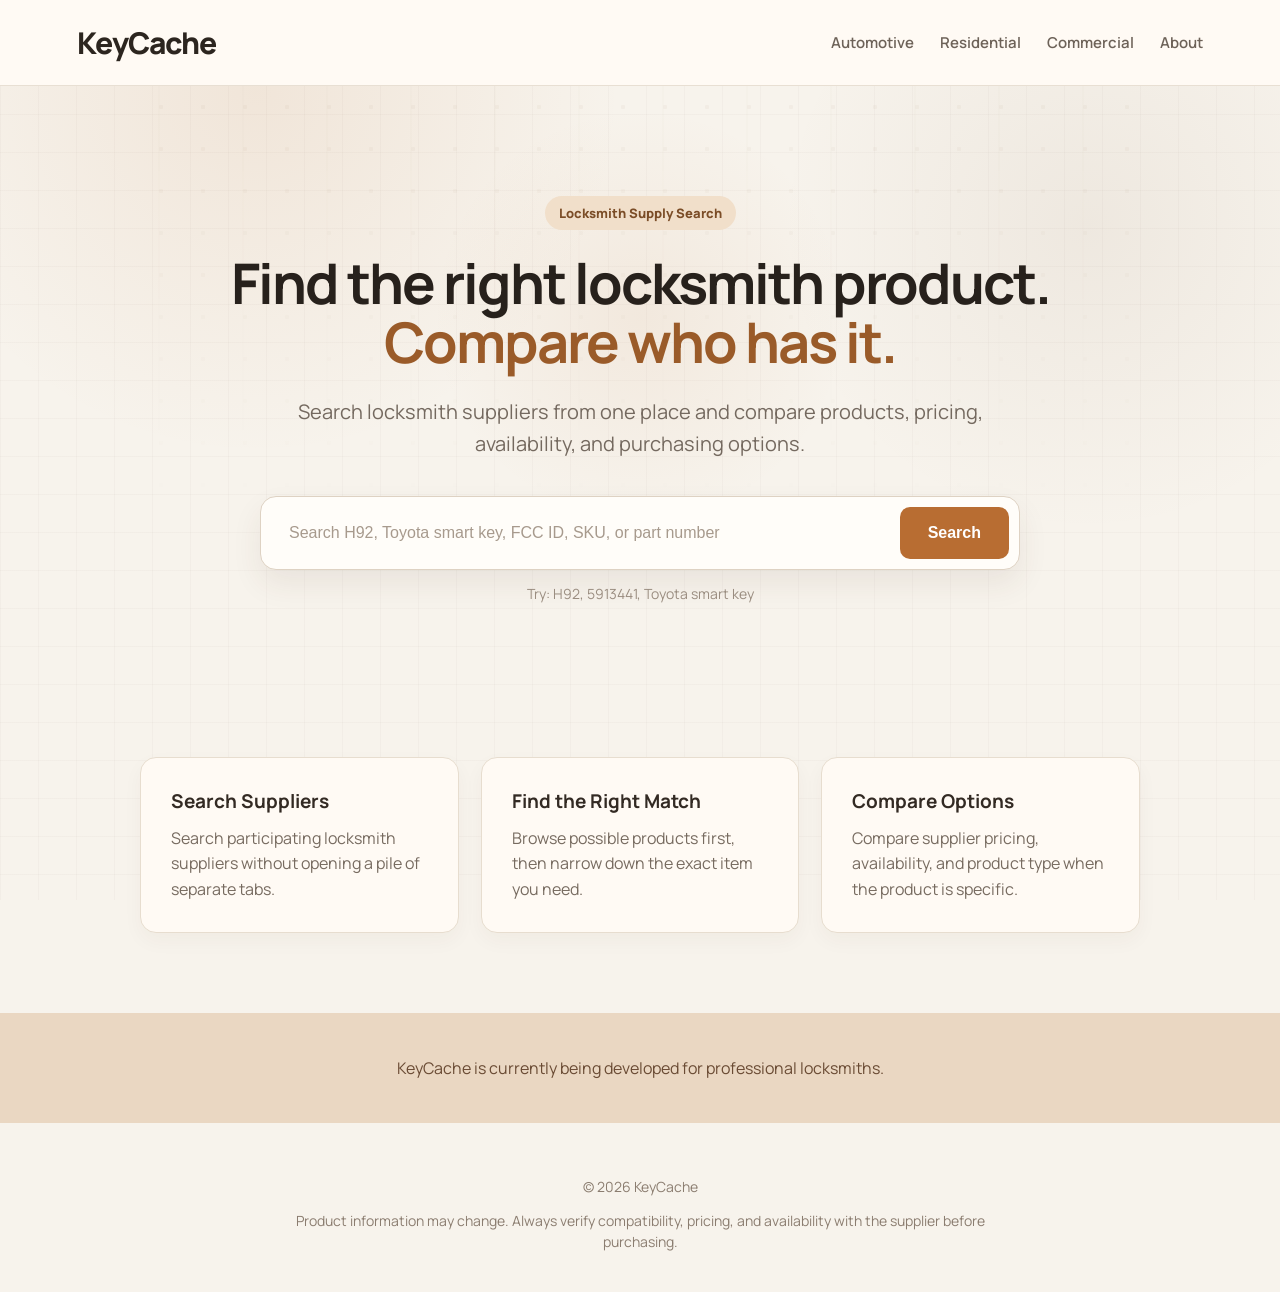
==== commit d499c757: "Update print statement from 'Hello' to 'Goodbye'" ====
--- a/index.html
+++ b/index.html
@@ -126,7 +126,7 @@
 
 
     <!-- ===================================== -->
-    <!-- RESULTS GET INSERTED HERE -->
+    <!-- RESULTS INSERT HERE -->
     <!-- ===================================== -->
 
 
@@ -294,7 +294,6 @@
 
       if (!query) {
 
-
         resultsSection.innerHTML = `
 
           <div class="no-results">
@@ -308,9 +307,7 @@
 
         `;
 
-
         return;
-
       }
 
 
@@ -375,16 +372,14 @@
 
 
           // -----------------------------
-          // BROAD DISCOVERY SEARCH
+          // DISCOVERY MODE
           // -----------------------------
-
 
           if (
             liveResult.searchMode ===
             "discovery"
           ) {
 
-
             displayDiscoveryResults(
 
               liveResult.products,
@@ -394,18 +389,15 @@
               liveResult.suppliers || []
 
             );
-
 
             return;
           }
 
 
-
           // -----------------------------
-          // EXACT / COMPARISON SEARCH
+          // COMPARISON MODE
           // -----------------------------
 
-
           displayComparisonResults(
 
             liveResult.products,
@@ -415,7 +407,6 @@
             liveResult.suppliers || []
 
           );
-
 
           return;
         }
@@ -445,7 +436,6 @@
 
         if (!databaseResponse.ok) {
 
-
           throw new Error(
 
             databaseResult.error ||
@@ -453,7 +443,6 @@
 
           );
         }
-
 
 
         displayDatabaseResults(
@@ -553,7 +542,6 @@
                   scoreB -
                   scoreA
                 );
-
               }
 
 
@@ -575,7 +563,6 @@
                 priceA -
                 priceB
               );
-
 
             }
           );
@@ -629,19 +616,33 @@
                   class="product-result"
                 >
 
-${product.image
-  ? `
-    <div class="product-image-wrap">
-      <img
-        class="product-image"
-        src="${escapeAttribute(product.image)}"
-        alt="${escapeAttribute(product.title || "Product image")}"
-        loading="lazy"
-      >
-    </div>
-  `
-  : ""
-}
+
+                  ${
+                    product.image
+                      ? `
+
+                        <div
+                          class="product-image-wrap"
+                        >
+
+                          <img
+                            class="product-image"
+                            src="${escapeAttribute(
+                              product.image
+                            )}"
+                            alt="${escapeAttribute(
+                              product.title ||
+                              "Product image"
+                            )}"
+                            loading="lazy"
+                          >
+
+                        </div>
+
+                      `
+                      : ""
+                  }
+
 
                   <div
                     class="product-header"
@@ -702,22 +703,27 @@
 
                     </span>
 
+
                     ${
-  product.confidence?.label
-    ? `
-      <span
-        class="match-confidence match-confidence-${escapeAttribute(
-          product.confidence.level ||
-          "unknown"
-        )}"
-      >
-        ${escapeHtml(
-          product.confidence.label
-        )}
-      </span>
-    `
-    : ""
-}
+                      product.confidence?.label
+                        ? `
+
+                          <span
+                            class="match-confidence match-confidence-${escapeAttribute(
+                              product.confidence.level ||
+                              "unknown"
+                            )}"
+                          >
+
+                            ${escapeHtml(
+                              product.confidence.label
+                            )}
+
+                          </span>
+
+                        `
+                        : ""
+                    }
 
 
                     <span>
@@ -793,6 +799,7 @@
                           )}
 
                         </strong>
+
 
                         <span>
 
@@ -846,15 +853,18 @@
 
 
 
-                     <button
-  class="supplier-button"
-  type="button"
-  onclick="compareSelectedProduct(
-    '${escapeJs(product.title || "")}'
-  )"
->
-  Compare This Product
-</button>
+                      <button
+                        class="supplier-button compare-product-button"
+                        type="button"
+                        data-title="${escapeAttribute(
+                          product.title ||
+                          ""
+                        )}"
+                      >
+
+                        Compare This Product
+
+                      </button>
 
 
                     </div>
@@ -866,7 +876,6 @@
                 </article>
 
               `;
-
 
             }
           )
@@ -956,205 +965,229 @@
 
 
     // =====================================================
+    // PRODUCT FAMILY KEY
+    // =====================================================
+
+
+    function getProductFamilyKey(
+      product
+    ) {
+
+
+      const title =
+        String(
+          product?.title ||
+          ""
+        ).toLowerCase();
+
+
+      // =================================
+      // FCC FAMILY
+      // =================================
+
+      const fccMatch =
+        title.match(
+          /\b(?:hyq|kr5|m3n)[a-z0-9]{2,15}(?:-[a-z0-9]{2,10})?\b/i
+        );
+
+
+      if (fccMatch) {
+
+        const fccFamily =
+          fccMatch[0]
+            .split("-")[0]
+            .toUpperCase();
+
+
+        return (
+          "FCC:" +
+          fccFamily
+        );
+      }
+
+
+      // =================================
+      // H-SERIES / KEY FAMILY
+      // =================================
+
+      const keyFamilyMatch =
+        title.match(
+          /\bH\d{2,3}\b/i
+        );
+
+
+      if (keyFamilyMatch) {
+
+        return (
+          "KEY:" +
+          keyFamilyMatch[0]
+            .toUpperCase()
+        );
+      }
+
+
+      // =================================
+      // FALLBACK
+      // =================================
+
+      return (
+        "TITLE:" +
+        title
+          .replace(
+            /\b(oem|aftermarket|refurbished|new)\b/gi,
+            " "
+          )
+          .replace(
+            /[^a-z0-9]+/gi,
+            " "
+          )
+          .replace(
+            /\s+/g,
+            " "
+          )
+          .trim()
+      );
+
+
+    }
+
+
+
+    // =====================================================
+    // GROUP COMPARISON PRODUCTS
+    // =====================================================
+
+
+    function groupComparisonProducts(
+      products
+    ) {
+
+
+      const groups =
+        new Map();
+
+
+      for (
+        const product
+        of products
+      ) {
+
+
+        const familyKey =
+          getProductFamilyKey(
+            product
+          );
+
+
+        if (
+          !groups.has(
+            familyKey
+          )
+        ) {
+
+          groups.set(
+            familyKey,
+            {
+              familyKey,
+              products: []
+            }
+          );
+        }
+
+
+        groups
+          .get(
+            familyKey
+          )
+          .products
+          .push(
+            product
+          );
+
+      }
+
+
+      const grouped =
+        Array.from(
+          groups.values()
+        );
+
+
+      for (
+        const group
+        of grouped
+      ) {
+
+
+        const prices =
+          group.products
+            .map(
+              product =>
+                product.price
+            )
+            .filter(
+              price =>
+                typeof price ===
+                "number"
+            );
+
+
+        group.lowestPrice =
+          prices.length
+            ? Math.min(
+                ...prices
+              )
+            : null;
+
+
+        group.products.sort(
+          (a, b) =>
+            (
+              Number(
+                b.matchScore
+              ) || 0
+            ) -
+            (
+              Number(
+                a.matchScore
+              ) || 0
+            )
+        );
+
+
+        group.primary =
+          group.products[0];
+
+      }
+
+
+      grouped.sort(
+        (a, b) =>
+          (
+            Number(
+              b.primary?.matchScore
+            ) || 0
+          ) -
+          (
+            Number(
+              a.primary?.matchScore
+            ) || 0
+          )
+      );
+
+
+      return grouped;
+
+
+    }
+
+
+
+    // =====================================================
     // EXACT PRODUCT COMPARISON
     // =====================================================
 
-function getProductFamilyKey(
-  product
-) {
-  const title =
-    String(
-      product?.title || ""
-    ).toLowerCase();
-
-
-  // =====================================
-  // FCC FAMILY
-  // =====================================
-
-  const fccMatch =
-    title.match(
-      /\b(?:hyq|kr5|m3n)[a-z0-9]{2,15}(?:-[a-z0-9]{2,10})?\b/i
-    );
-
-
-  if (fccMatch) {
-
-    const fccFamily =
-      fccMatch[0]
-        .split("-")[0]
-        .toUpperCase();
-
-
-    return (
-      "FCC:" +
-      fccFamily
-    );
-  }
-
-
-  // =====================================
-  // H-SERIES / COMMON KEY FAMILY
-  // =====================================
-
-  const keyFamilyMatch =
-    title.match(
-      /\bH\d{2,3}\b/i
-    );
-
-
-  if (keyFamilyMatch) {
-
-    return (
-      "KEY:" +
-      keyFamilyMatch[0]
-        .toUpperCase()
-    );
-  }
-
-
-  // =====================================
-  // FALLBACK
-  // =====================================
-
-  return (
-    "TITLE:" +
-    title
-      .replace(
-        /\b(oem|aftermarket|refurbished|new)\b/gi,
-        " "
-      )
-      .replace(
-        /[^a-z0-9]+/gi,
-        " "
-      )
-      .replace(
-        /\s+/g,
-        " "
-      )
-      .trim()
-  );
-}
-
-    function groupComparisonProducts(
-  products
-) {
-  const groups =
-    new Map();
-
-
-  for (
-    const product
-    of products
-  ) {
-
-    const familyKey =
-      getProductFamilyKey(
-        product
-      );
-
-
-    if (
-      !groups.has(
-        familyKey
-      )
-    ) {
-
-      groups.set(
-        familyKey,
-        {
-          familyKey,
-          products: []
-        }
-      );
-    }
-
-
-    groups
-      .get(familyKey)
-      .products
-      .push(product);
-  }
-
-
-  const grouped =
-    Array.from(
-      groups.values()
-    );
-
-
-  // Lowest available price
-  // inside each family.
-
-  for (
-    const group
-    of grouped
-  ) {
-
-    const prices =
-      group.products
-        .map(
-          product =>
-            product.price
-        )
-        .filter(
-          price =>
-            typeof price ===
-            "number"
-        );
-
-
-    group.lowestPrice =
-      prices.length
-        ? Math.min(
-            ...prices
-          )
-        : null;
-
-
-    // Strongest matching product
-    // becomes the representative.
-
-    group.products.sort(
-      (a, b) =>
-        (
-          Number(
-            b.matchScore
-          ) || 0
-        ) -
-        (
-          Number(
-            a.matchScore
-          ) || 0
-        )
-    );
-
-
-    group.primary =
-      group.products[0];
-  }
-
-
-  // Strongest families first.
-
-  grouped.sort(
-    (a, b) =>
-      (
-        Number(
-          b.primary?.matchScore
-        ) || 0
-      ) -
-      (
-        Number(
-          a.primary?.matchScore
-        ) || 0
-      )
-  );
-
-
-  return grouped;
-}
-    
+
     function displayComparisonResults(
       products,
       query,
@@ -1162,6 +1195,10 @@
     ) {
 
 
+      // =================================
+      // SORT RESULTS
+      // =================================
+
       const sortedProducts =
         [...products]
           .sort(
@@ -1169,34 +1206,27 @@
 
 
               const scoreA =
-                typeof a.matchScore ===
-                  "number"
-                  ? a.matchScore
-                  : 0;
+                Number(
+                  a.matchScore
+                ) || 0;
 
 
               const scoreB =
-                typeof b.matchScore ===
-                  "number"
-                  ? b.matchScore
-                  : 0;
-
-
-           if (
-  scoreB !== scoreA
-) {
-
-  return (
-    scoreB -
-    scoreA
-  );
-
-}
-);
-      const productGroups =
-  groupComparisonProducts(
-    sortedProducts
-  );
+                Number(
+                  b.matchScore
+                ) || 0;
+
+
+              if (
+                scoreB !== scoreA
+              ) {
+
+                return (
+                  scoreB -
+                  scoreA
+                );
+              }
+
 
               const priceA =
                 typeof a.price ===
@@ -1217,11 +1247,25 @@
                 priceB
               );
 
-
             }
           );
 
 
+
+      // =================================
+      // GROUP PRODUCTS
+      // =================================
+
+      const productGroups =
+        groupComparisonProducts(
+          sortedProducts
+        );
+
+
+
+      // =================================
+      // CATEGORY HELPER
+      // =================================
 
       function getCategory(
         product
@@ -1230,18 +1274,16 @@
 
         const combined =
           (
-            (
+            String(
               product.type ||
               ""
             ) +
             " " +
-            (
+            String(
               product.title ||
               ""
             )
-          )
-            .toLowerCase();
-
+          ).toLowerCase();
 
 
         if (
@@ -1251,9 +1293,7 @@
         ) {
 
           return "aftermarket";
-
         }
-
 
 
         if (
@@ -1263,9 +1303,7 @@
         ) {
 
           return "refurbished";
-
         }
-
 
 
         if (
@@ -1278,612 +1316,652 @@
         ) {
 
           return "oem";
-
         }
 
 
-
         return "other";
 
+
       }
 
 
 
-      const oemPrices =
-        sortedProducts
-          .filter(
-            product =>
-              getCategory(
-                product
-              ) === "oem" &&
-              typeof product.price ===
-                "number"
+      // =================================
+      // SUPPLIER COLUMNS
+      // =================================
+
+      const supplierNames =
+        [
+          ...new Set(
+            sortedProducts
+              .map(
+                product =>
+                  product.supplier
+              )
+              .filter(Boolean)
           )
-          .map(
-            product =>
-              product.price
+        ];
+
+
+
+      // =================================
+      // MATRIX ROWS
+      // =================================
+
+      const matrixRows =
+        [];
+
+
+
+      for (
+        const group
+        of productGroups
+      ) {
+
+
+        const variants =
+          new Map();
+
+
+        for (
+          const product
+          of group.products
+        ) {
+
+
+          const category =
+            getCategory(
+              product
+            );
+
+
+          if (
+            !variants.has(
+              category
+            )
+          ) {
+
+            variants.set(
+              category,
+              []
+            );
+          }
+
+
+          variants
+            .get(
+              category
+            )
+            .push(
+              product
+            );
+
+
+        }
+
+
+
+        for (
+          const [
+            variantKey,
+            variantProducts
+          ]
+          of variants
+        ) {
+
+
+          let variantLabel =
+            "Other";
+
+
+          if (
+            variantKey ===
+            "oem"
+          ) {
+
+            variantLabel =
+              "OEM";
+          }
+
+
+          if (
+            variantKey ===
+            "aftermarket"
+          ) {
+
+            variantLabel =
+              "Aftermarket";
+          }
+
+
+          if (
+            variantKey ===
+            "refurbished"
+          ) {
+
+            variantLabel =
+              "Refurbished OEM";
+          }
+
+
+
+          variantProducts.sort(
+            (a, b) => {
+
+
+              const scoreA =
+                Number(
+                  a.matchScore
+                ) || 0;
+
+
+              const scoreB =
+                Number(
+                  b.matchScore
+                ) || 0;
+
+
+              if (
+                scoreB !== scoreA
+              ) {
+
+                return (
+                  scoreB -
+                  scoreA
+                );
+              }
+
+
+              const priceA =
+                typeof a.price ===
+                  "number"
+                  ? a.price
+                  : Infinity;
+
+
+              const priceB =
+                typeof b.price ===
+                  "number"
+                  ? b.price
+                  : Infinity;
+
+
+              return (
+                priceA -
+                priceB
+              );
+
+            }
           );
 
 
-      const lowestOemPrice =
-        oemPrices.length
-          ? Math.min(
-              ...oemPrices
-            )
-          : null;
-
-
-
-      const aftermarketPrices =
-        sortedProducts
-          .filter(
-            product =>
-              getCategory(
-                product
-              ) ===
-                "aftermarket" &&
-              typeof product.price ===
-                "number"
-          )
-          .map(
-            product =>
-              product.price
-          );
-
-
-      const lowestAftermarketPrice =
-        aftermarketPrices.length
-          ? Math.min(
-              ...aftermarketPrices
-            )
-          : null;
-
-
-
-      const supplierNames =
-  [
-    ...new Set(
-      sortedProducts
-        .map(
-          product =>
-            product.supplier
-        )
-        .filter(Boolean)
-    )
-  ];
-
-
-const matrixRows = [];
-
-
-for (
-  const group
-  of productGroups
-) {
-
-  // =====================================
-  // SPLIT FAMILY INTO PRODUCT VARIANTS
-  //
-  // For now:
-  // OEM / Aftermarket / Refurbished / Other
-  // become separate comparison rows.
-  // =====================================
-
-  const variants =
-    new Map();
-
-
-  for (
-    const product
-    of group.products
-  ) {
-
-    const category =
-      getCategory(
-        product
-      );
-
-
-    const variantKey =
-      category ||
-      "other";
-
-
-    if (
-      !variants.has(
-        variantKey
-      )
-    ) {
-
-      variants.set(
-        variantKey,
-        []
-      );
-    }
-
-
-    variants
-      .get(
-        variantKey
-      )
-      .push(
-        product
-      );
-  }
-
-
-  for (
-    const [
-      variantKey,
-      variantProducts
-    ]
-    of variants
-  ) {
-
-    // =====================================
-    // FRIENDLY VARIANT NAME
-    // =====================================
-
-    let variantLabel =
-      "Other";
-
-
-    if (
-      variantKey ===
-      "oem"
-    ) {
-      variantLabel =
-        "OEM";
-    }
-
-
-    if (
-      variantKey ===
-      "aftermarket"
-    ) {
-      variantLabel =
-        "Aftermarket";
-    }
-
-
-    if (
-      variantKey ===
-      "refurbished"
-    ) {
-      variantLabel =
-        "Refurbished OEM";
-    }
-
-
-    // =====================================
-    // REPRESENTATIVE PRODUCT
-    // =====================================
-
-    variantProducts.sort(
-      (a, b) =>
-        (
-          Number(
-            b.matchScore
-          ) || 0
-        ) -
-        (
-          Number(
-            a.matchScore
-          ) || 0
-        )
-    );
-
-
-    const primary =
-      variantProducts[0];
-
-
-    // =====================================
-    // LOWEST PRICE IN THIS VARIANT
-    // =====================================
-
-    const numericPrices =
-      variantProducts
-        .map(
-          product =>
-            product.price
-        )
-        .filter(
-          price =>
-            typeof price ===
-            "number"
-        );
-
-
-    const lowestVariantPrice =
-      numericPrices.length
-        ? Math.min(
-            ...numericPrices
-          )
-        : null;
-
-
-    // =====================================
-    // BUILD SUPPLIER COLUMNS
-    // =====================================
-
-    const supplierCells =
-      supplierNames
-        .map(
-          supplierName => {
-
-            const supplierProducts =
-              variantProducts
-                .filter(
-                  product =>
-                    product.supplier ===
-                    supplierName
+
+          const primary =
+            variantProducts[0];
+
+
+
+          const numericPrices =
+            variantProducts
+              .map(
+                product =>
+                  product.price
+              )
+              .filter(
+                price =>
+                  typeof price ===
+                    "number"
+              );
+
+
+
+          const lowestVariantPrice =
+            numericPrices.length
+              ? Math.min(
+                  ...numericPrices
                 )
-                .sort(
-                  (a, b) => {
-
-                    const scoreA =
-                      Number(
-                        a.matchScore
-                      ) || 0;
-
-
-                    const scoreB =
-                      Number(
-                        b.matchScore
-                      ) || 0;
-
-
-                    if (
-                      scoreB !==
-                      scoreA
-                    ) {
-
-                      return (
-                        scoreB -
-                        scoreA
+              : null;
+
+
+
+          // ===============================
+          // SUPPLIER CELLS
+          // ===============================
+
+          const supplierCells =
+            supplierNames
+              .map(
+                supplierName => {
+
+
+                  const supplierProducts =
+                    variantProducts
+                      .filter(
+                        product =>
+                          product.supplier ===
+                          supplierName
+                      )
+                      .sort(
+                        (a, b) => {
+
+
+                          const scoreA =
+                            Number(
+                              a.matchScore
+                            ) || 0;
+
+
+                          const scoreB =
+                            Number(
+                              b.matchScore
+                            ) || 0;
+
+
+                          if (
+                            scoreB !==
+                            scoreA
+                          ) {
+
+                            return (
+                              scoreB -
+                              scoreA
+                            );
+                          }
+
+
+                          const priceA =
+                            typeof a.price ===
+                              "number"
+                              ? a.price
+                              : Infinity;
+
+
+                          const priceB =
+                            typeof b.price ===
+                              "number"
+                              ? b.price
+                              : Infinity;
+
+
+                          return (
+                            priceA -
+                            priceB
+                          );
+
+                        }
                       );
-                    }
-
-
-                    const priceA =
-                      typeof a.price ===
-                        "number"
-                        ? a.price
-                        : Infinity;
-
-
-                    const priceB =
-                      typeof b.price ===
-                        "number"
-                        ? b.price
-                        : Infinity;
-
-
-                    return (
-                      priceA -
-                      priceB
-                    );
+
+
+
+                  const product =
+                    supplierProducts[0];
+
+
+
+                  if (!product) {
+
+                    return `
+
+                      <div
+                        class="matrix-cell matrix-empty"
+                      >
+
+                        <span>
+                          No matching listing
+                        </span>
+
+                      </div>
+
+                    `;
                   }
-                );
-
-
-            const product =
-              supplierProducts[0];
-
-
-            // Supplier doesn't carry
-            // this variant.
-
-            if (!product) {
-
-              return `
-
-                <div
-                  class="matrix-cell matrix-empty"
-                >
-
-                  <span>
-                    No matching listing
-                  </span>
-
-                </div>
-
-              `;
-            }
-
-
-            const priceDisplay =
-              typeof product.price ===
-                "number"
-
-                ? "$" +
-                  product.price
-                    .toFixed(2)
-
-                : "Check price";
-
-
-            const isLowestPrice =
-              lowestVariantPrice !==
-                null &&
-              product.price ===
-                lowestVariantPrice;
-
-
-            return `
-
-              <div
-                class="matrix-cell"
-              >
-
-
-                ${
-                  product.image
-                    ? `
-
-                      <img
-                        class="matrix-product-image"
-                        src="${escapeAttribute(
-                          product.image
+
+
+
+                  const priceDisplay =
+                    typeof product.price ===
+                      "number"
+
+                      ? "$" +
+                        product.price
+                          .toFixed(2)
+
+                      : "Check price";
+
+
+
+                  const isLowestPrice =
+                    lowestVariantPrice !==
+                      null &&
+                    product.price ===
+                      lowestVariantPrice;
+
+
+
+                  return `
+
+                    <div
+                      class="matrix-cell"
+                    >
+
+
+                      ${
+                        product.image
+                          ? `
+
+                            <img
+                              class="matrix-product-image"
+                              src="${escapeAttribute(
+                                product.image
+                              )}"
+                              alt="${escapeAttribute(
+                                product.title ||
+                                "Product image"
+                              )}"
+                              loading="lazy"
+                            >
+
+                          `
+                          : ""
+                      }
+
+
+                      <div
+                        class="matrix-price"
+                      >
+
+                        ${escapeHtml(
+                          priceDisplay
+                        )}
+
+
+                        ${
+                          isLowestPrice
+                            ? `
+
+                              <span
+                                class="best-price"
+                              >
+                                Lowest price
+                              </span>
+
+                            `
+                            : ""
+                        }
+
+                      </div>
+
+
+                      <div
+                        class="matrix-stock"
+                      >
+
+                        ${escapeHtml(
+                          product.stock ||
+                          "Check supplier"
+                        )}
+
+                      </div>
+
+
+                      <div
+                        class="matrix-type"
+                      >
+
+                        ${escapeHtml(
+                          product.type ||
+                          "Type unknown"
+                        )}
+
+                      </div>
+
+
+                      ${
+                        product.confidence?.label
+                          ? `
+
+                            <span
+                              class="match-confidence match-confidence-${escapeAttribute(
+                                product.confidence.level ||
+                                "unknown"
+                              )}"
+                            >
+
+                              ${escapeHtml(
+                                product.confidence.label
+                              )}
+
+                            </span>
+
+                          `
+                          : ""
+                      }
+
+
+                      <div
+                        class="matrix-product-title"
+                      >
+
+                        ${escapeHtml(
+                          product.title ||
+                          "Product"
+                        )}
+
+                      </div>
+
+
+                      ${
+                        product.sku
+                          ? `
+
+                            <small>
+
+                              SKU:
+                              ${escapeHtml(
+                                product.sku
+                              )}
+
+                            </small>
+
+                          `
+                          : ""
+                      }
+
+
+                      <a
+                        class="supplier-button"
+                        href="${escapeAttribute(
+                          product.url ||
+                          "#"
                         )}"
-                        alt="${escapeAttribute(
-                          product.title ||
-                          "Product image"
-                        )}"
-                        loading="lazy"
+                        target="_blank"
+                        rel="noopener noreferrer"
                       >
 
-                    `
-                    : ""
+                        View Supplier
+
+                      </a>
+
+
+                    </div>
+
+                  `;
+
+
                 }
-
-
-                <div
-                  class="matrix-price"
-                >
-
-                  ${escapeHtml(
-                    priceDisplay
-                  )}
-
-                  ${
-                    isLowestPrice
-                      ? `
-
-                        <span
-                          class="best-price"
-                        >
-                          Lowest price
-                        </span>
-
-                      `
-                      : ""
-                  }
-
-                </div>
-
-
-                <div
-                  class="matrix-stock"
-                >
-
-                  ${escapeHtml(
-                    product.stock ||
-                    "Check supplier"
-                  )}
-
-                </div>
-
-
-                ${
-                  product.confidence?.label
-                    ? `
-
-                      <span
-                        class="match-confidence match-confidence-${escapeAttribute(
-                          product.confidence.level ||
-                          "unknown"
-                        )}"
-                      >
-
-                        ${escapeHtml(
-                          product.confidence.label
-                        )}
-
-                      </span>
-
-                    `
-                    : ""
-                }
-
-
-                <div
-                  class="matrix-product-title"
-                >
-
-                  ${escapeHtml(
-                    product.title ||
-                    "Product"
-                  )}
-
-                </div>
-
-
-                ${
-                  product.sku
-                    ? `
-
-                      <small>
-                        SKU:
-                        ${escapeHtml(
-                          product.sku
-                        )}
-                      </small>
-
-                    `
-                    : ""
-                }
-
-
-                <a
-                  class="supplier-button"
-                  href="${escapeAttribute(
-                    product.url ||
-                    "#"
-                  )}"
-                  target="_blank"
-                  rel="noopener noreferrer"
-                >
-                  View Supplier
-                </a>
-
-
-              </div>
-
-            `;
+              )
+              .join("");
+
+
+
+          // ===============================
+          // PRODUCT CELL
+          // ===============================
+
+          const productCell = `
+
+            <div
+              class="matrix-product-cell"
+            >
+
+
+              ${
+                primary?.image
+                  ? `
+
+                    <img
+                      class="matrix-family-image"
+                      src="${escapeAttribute(
+                        primary.image
+                      )}"
+                      alt="${escapeAttribute(
+                        primary.title ||
+                        "Product"
+                      )}"
+                      loading="lazy"
+                    >
+
+                  `
+                  : ""
+              }
+
+
+              <strong>
+
+                ${escapeHtml(
+                  variantLabel
+                )}
+
+              </strong>
+
+
+              <span>
+
+                ${escapeHtml(
+                  group.familyKey
+                )}
+
+              </span>
+
+
+              ${
+                primary?.confidence?.label
+                  ? `
+
+                    <span
+                      class="match-confidence match-confidence-${escapeAttribute(
+                        primary.confidence.level ||
+                        "unknown"
+                      )}"
+                    >
+
+                      ${escapeHtml(
+                        primary.confidence.label
+                      )}
+
+                    </span>
+
+                  `
+                  : ""
+              }
+
+
+            </div>
+
+          `;
+
+
+
+          matrixRows.push(`
+
+            <div
+              class="comparison-matrix-row"
+            >
+
+              ${productCell}
+
+              ${supplierCells}
+
+            </div>
+
+          `);
+
+
+        }
+
+
+      }
+
+
+
+      // =================================
+      // MATRIX HEADER
+      // =================================
+
+      const matrixHeader = `
+
+        <div
+          class="comparison-matrix-header"
+        >
+
+
+          <div
+            class="matrix-header-cell matrix-product-heading"
+          >
+            Product
+          </div>
+
+
+          ${
+            supplierNames
+              .map(
+                supplierName => `
+
+                  <div
+                    class="matrix-header-cell"
+                  >
+
+                    ${escapeHtml(
+                      supplierName
+                    )}
+
+                  </div>
+
+                `
+              )
+              .join("")
           }
-        )
-        .join("");
-
-
-    // =====================================
-    // BUILD PRODUCT / VARIANT CELL
-    // =====================================
-
-    const productCell = `
-
-      <div
-        class="matrix-product-cell"
-      >
-
-        ${
-          primary?.image
-            ? `
-
-              <img
-                class="matrix-family-image"
-                src="${escapeAttribute(
-                  primary.image
-                )}"
-                alt="${escapeAttribute(
-                  primary.title ||
-                  "Product"
-                )}"
-                loading="lazy"
-              >
-
-            `
-            : ""
-        }
-
-
-        <strong>
-          ${escapeHtml(
-            variantLabel
-          )}
-        </strong>
-
-
-        <span>
-          ${escapeHtml(
-            group.familyKey
-          )}
-        </span>
-
-
-        <small>
-
-          ${escapeHtml(
-            primary?.type ||
-            ""
-          )}
-
-        </small>
-
-      </div>
-
-    `;
-
-
-    matrixRows.push(`
-
-      <div
-        class="comparison-matrix-row"
-      >
-
-        ${productCell}
-
-        ${supplierCells}
-
-      </div>
-
-    `);
-  }
-}
-
-
-// =====================================
-// MATRIX HEADER
-// =====================================
-
-const matrixHeader = `
-
-  <div
-    class="comparison-matrix-header"
-  >
-
-    <div
-      class="matrix-header-cell matrix-product-heading"
-    >
-      Product
-    </div>
-
-    ${
-      supplierNames
-        .map(
-          supplierName => `
-
-            <div
-              class="matrix-header-cell"
-            >
-
-              ${escapeHtml(
-                supplierName
-              )}
-
-            </div>
-
-          `
-        )
-        .join("")
-    }
-
-  </div>
-
-`;
-
-
-// Keep the existing variable name so the
-// rest of displayComparisonResults()
-// does not need to change.
-
-const supplierRows = `
-
-  <div
-    class="comparison-matrix"
-    style="--supplier-count: ${supplierNames.length};"
-  >
-
-    ${matrixHeader}
-
-    ${matrixRows.join("")}
-
-  </div>
-
-`;
-
-
+
+
+        </div>
+
+      `;
+
+
+
+      // =================================
+      // COMPLETE MATRIX
+      // =================================
+
+      const supplierRows = `
+
+        <div
+          class="comparison-matrix"
+          style="--supplier-count: ${supplierNames.length};"
+        >
+
+          ${matrixHeader}
+
+          ${matrixRows.join("")}
+
+        </div>
+
+      `;
+
+
+
+      // =================================
+      // SUPPLIER STATUS
+      // =================================
 
       const suppliersChecked =
         supplierStatuses
@@ -1899,6 +1977,10 @@
 
 
 
+      // =================================
+      // RENDER
+      // =================================
+
       resultsSection.innerHTML = `
 
         <article
@@ -1934,12 +2016,12 @@
               <p>
 
                 ${sortedProducts.length}
-matching product${
-  sortedProducts.length ===
-    1
-    ? ""
-    : "s"
-}
+                matching product${
+                  sortedProducts.length ===
+                    1
+                    ? ""
+                    : "s"
+                }
 
                 ${
                   suppliersChecked
@@ -1959,19 +2041,157 @@
           </div>
 
 
-
-          <div
-            class="supplier-table"
-          >
-
-            ${supplierRows}
+          ${supplierRows}
+
+
+        </article>
+
+      `;
+
+
+    }
+
+
+
+    // =====================================================
+    // COMPARE DISCOVERY PRODUCT
+    // =====================================================
+
+
+    async function compareSelectedProduct(
+      productTitle
+    ) {
+
+
+      const query =
+        String(
+          productTitle ||
+          ""
+        ).trim();
+
+
+      if (!query) {
+        return;
+      }
+
+
+      searchInput.value =
+        query;
+
+
+      searchButton.disabled =
+        true;
+
+
+      searchButton.textContent =
+        "Comparing...";
+
+
+      resultsSection.innerHTML = `
+
+        <div class="no-results">
+
+          <h2>
+            Comparing suppliers...
+          </h2>
+
+          <p>
+            KeyCache is looking for
+            equivalent listings.
+          </p>
+
+        </div>
+
+      `;
+
+
+
+      try {
+
+
+        const response =
+          await fetch(
+
+            "/api/live-search?q=" +
+            encodeURIComponent(
+              query
+            ) +
+            "&mode=comparison"
+
+          );
+
+
+        const result =
+          await response.json();
+
+
+
+        if (
+          !response.ok ||
+          !Array.isArray(
+            result.products
+          )
+        ) {
+
+          throw new Error(
+
+            result.error ||
+            "Comparison failed."
+
+          );
+        }
+
+
+        displayComparisonResults(
+
+          result.products,
+
+          query,
+
+          result.suppliers || []
+
+        );
+
+
+      } catch (error) {
+
+
+        console.error(
+          "COMPARISON ERROR:",
+          error
+        );
+
+
+        resultsSection.innerHTML = `
+
+          <div class="no-results">
+
+            <h2>
+              Comparison unavailable
+            </h2>
+
+            <p>
+              KeyCache couldn't compare
+              this product right now.
+            </p>
 
           </div>
 
-
-        </article>
-
-      `;
+        `;
+
+
+      } finally {
+
+
+        searchButton.disabled =
+          false;
+
+
+        searchButton.textContent =
+          "Search";
+
+
+      }
 
 
     }
@@ -1979,7 +2199,7 @@
 
 
     // =====================================================
-    // DATABASE FALLBACK
+    // D1 DATABASE FALLBACK
     // =====================================================
 
 
@@ -2000,9 +2220,7 @@
 
         resultsSection.innerHTML = `
 
-          <div
-            class="no-results"
-          >
+          <div class="no-results">
 
             <h2>
               No results found
@@ -2024,7 +2242,6 @@
 
 
         return;
-
       }
 
 
@@ -2066,7 +2283,6 @@
                         priceB
                       );
 
-
                     }
                   );
 
@@ -2155,18 +2371,13 @@
 
 
                         <a
-
                           class="supplier-button"
-
                           href="${escapeAttribute(
                             supplier.url ||
                             "#"
                           )}"
-
                           target="_blank"
-
                           rel="noopener noreferrer"
-
                         >
 
                           View Supplier
@@ -2325,7 +2536,6 @@
 
               `;
 
-
             }
           )
           .join("");
@@ -2336,7 +2546,7 @@
 
 
     // =====================================================
-    // SEARCH EVENTS
+    // EVENTS
     // =====================================================
 
 
@@ -2348,7 +2558,6 @@
 
     searchInput.addEventListener(
       "keydown",
-
       function(event) {
 
 
@@ -2357,10 +2566,7 @@
           "Enter"
         ) {
 
-
           performSearch();
-
-
         }
 
 
@@ -2369,154 +2575,44 @@
 
 
 
+    // Discovery compare buttons.
+    // Using event delegation avoids fragile inline JS.
+
+    resultsSection.addEventListener(
+      "click",
+      function(event) {
+
+
+        const button =
+          event.target.closest(
+            ".compare-product-button"
+          );
+
+
+        if (!button) {
+          return;
+        }
+
+
+        const productTitle =
+          button.dataset.title ||
+          "";
+
+
+        compareSelectedProduct(
+          productTitle
+        );
+
+
+      }
+    );
+
+
+
     // =====================================================
-    // HTML SAFETY HELPERS
+    // SAFETY HELPERS
     // =====================================================
 
-    async function compareSelectedProduct(
-  productTitle
-) {
-
-  const query =
-    String(
-      productTitle || ""
-    ).trim();
-
-
-  if (!query) {
-    return;
-  }
-
-
-  searchInput.value =
-    query;
-
-
-  searchButton.disabled =
-    true;
-
-
-  searchButton.textContent =
-    "Comparing...";
-
-
-  resultsSection.innerHTML = `
-
-    <div class="no-results">
-
-      <h2>
-        Comparing suppliers...
-      </h2>
-
-      <p>
-        KeyCache is looking for
-        equivalent listings.
-      </p>
-
-    </div>
-
-  `;
-
-
-  try {
-
-    const response =
-      await fetch(
-
-        "/api/live-search?q=" +
-        encodeURIComponent(
-          query
-        ) +
-        "&mode=comparison"
-
-      );
-
-
-    const result =
-      await response.json();
-
-
-    if (
-      !response.ok ||
-      !Array.isArray(
-        result.products
-      )
-    ) {
-
-      throw new Error(
-        result.error ||
-        "Comparison failed."
-      );
-    }
-
-
-    displayComparisonResults(
-      result.products,
-      query,
-      result.suppliers || []
-    );
-
-
-  } catch (error) {
-
-    console.error(
-      "COMPARISON ERROR:",
-      error
-    );
-
-
-    resultsSection.innerHTML = `
-
-      <div class="no-results">
-
-        <h2>
-          Comparison unavailable
-        </h2>
-
-        <p>
-          KeyCache couldn't compare
-          this product right now.
-        </p>
-
-      </div>
-
-    `;
-
-  } finally {
-
-    searchButton.disabled =
-      false;
-
-
-    searchButton.textContent =
-      "Search";
-
-  }
-}
-
-    function escapeJs(
-  value
-) {
-  return String(
-    value ?? ""
-  )
-    .replace(
-      /\\/g,
-      "\\\\"
-    )
-    .replace(
-      /'/g,
-      "\\'"
-    )
-    .replace(
-      /\r/g,
-      "\\r"
-    )
-    .replace(
-      /\n/g,
-      "\\n"
-    );
-}
 
     function escapeHtml(
       value
@@ -2577,6 +2673,11 @@
         )
 
         .replace(
+          /'/g,
+          "&#39;"
+        )
+
+        .replace(
           /</g,
           "&lt;"
         )
